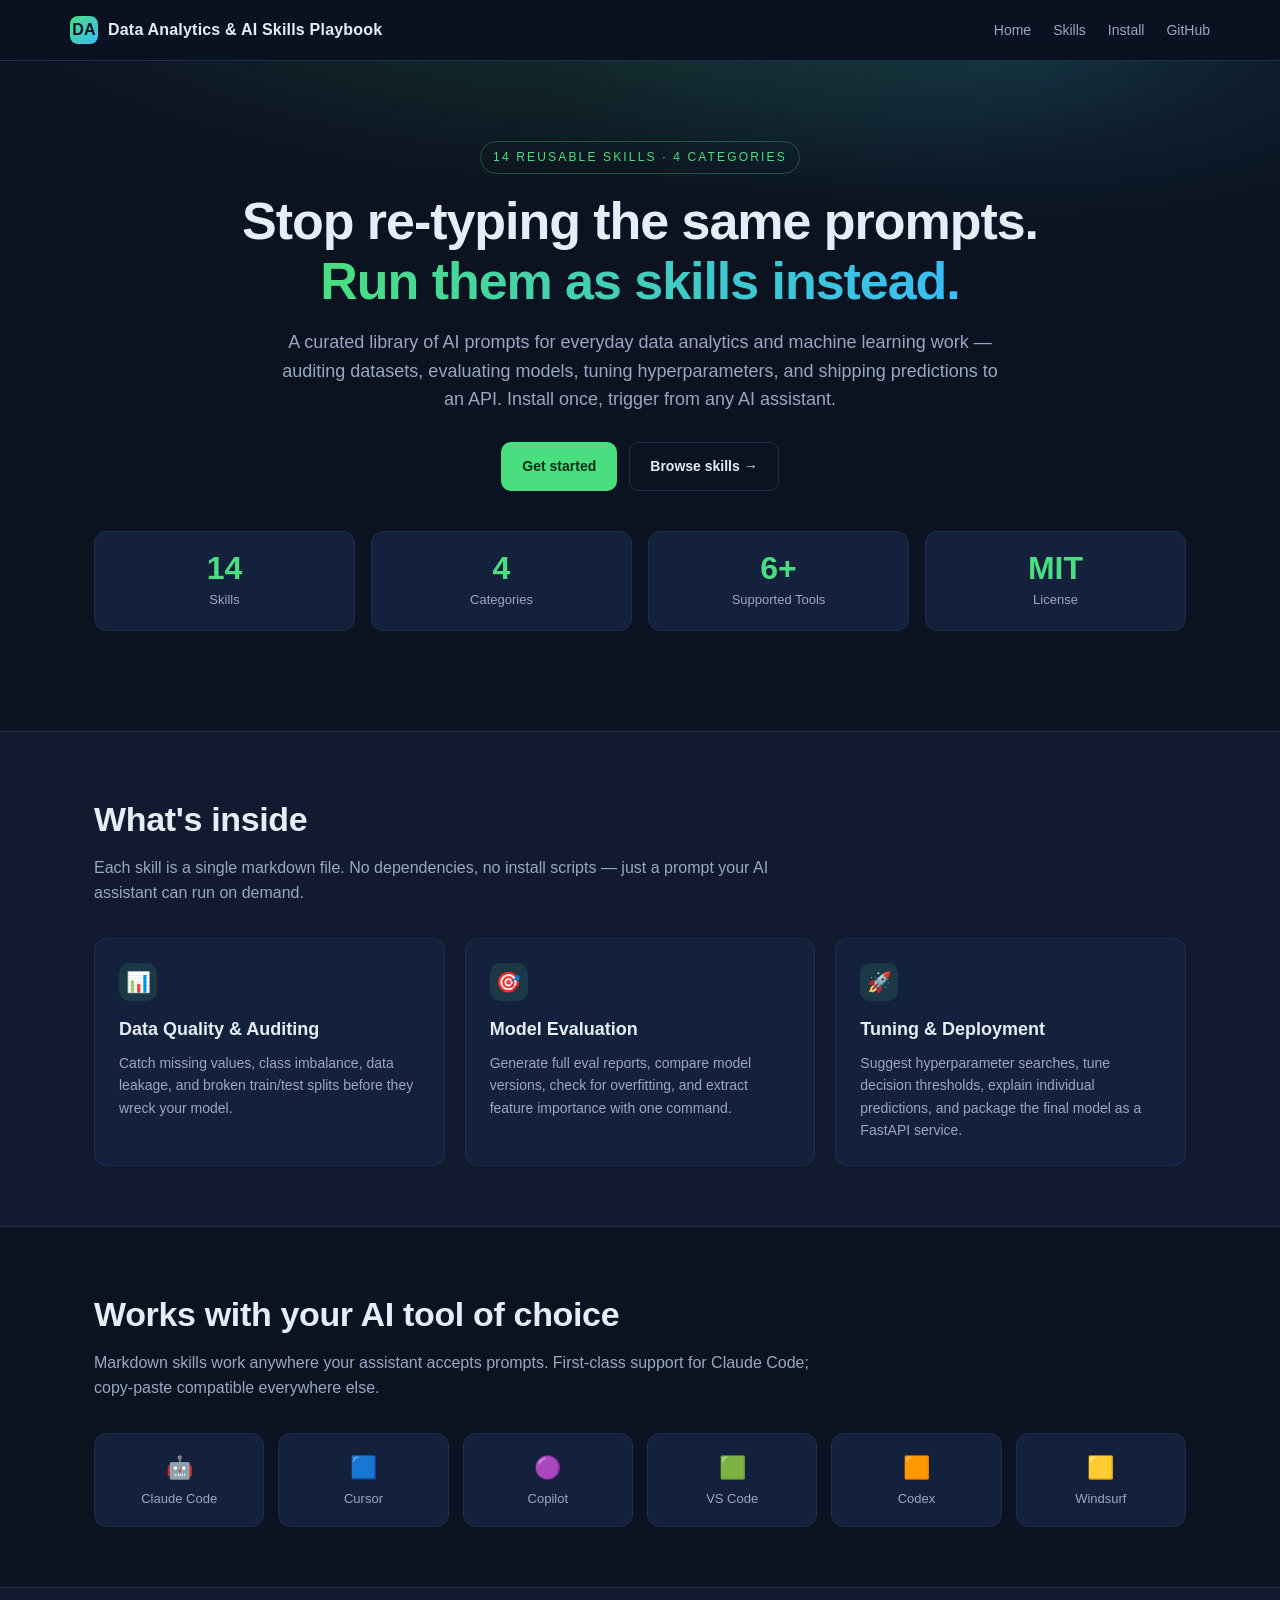
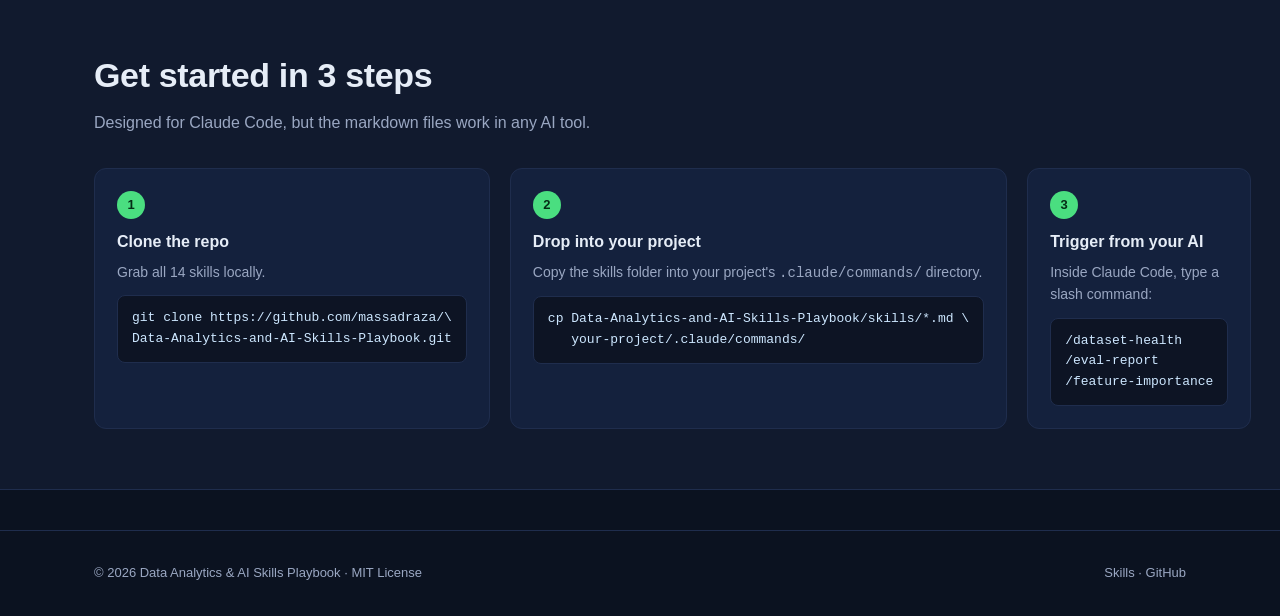
==== index.html @ b908f193 "Initial commit: Data Analytics & AI Skills Playbook 14 reusable AI prompts grouped into 4 categories" ====
<!doctype html>
<html lang="en">
<head>
  <meta charset="utf-8" />
  <meta name="viewport" content="width=device-width, initial-scale=1" />
  <title>Data Analytics & AI Skills Playbook</title>
  <meta name="description" content="A reusable library of AI prompts for data analytics and machine learning workflows. Works across Claude Code, Cursor, Copilot, and more." />
  <link rel="stylesheet" href="assets/styles.css" />
</head>
<body>

<header class="site">
  <div class="container nav">
    <a class="brand" href="index.html">
      <span class="logo">DA</span>
      <span>Data Analytics &amp; AI Skills Playbook</span>
    </a>
    <nav class="nav-links">
      <a href="index.html">Home</a>
      <a href="skills.html">Skills</a>
      <a href="#install">Install</a>
      <a href="https://github.com/massadraza/Data-Analytics-and-AI-Skills-Playbook" target="_blank" rel="noopener">GitHub</a>
    </nav>
  </div>
</header>

<section class="hero">
  <div class="container">
    <span class="eyebrow">14 reusable skills · 4 categories</span>
    <h1>Stop re-typing the same prompts.<br/><span class="grad">Run them as skills instead.</span></h1>
    <p class="lead">
      A curated library of AI prompts for everyday data analytics and machine
      learning work — auditing datasets, evaluating models, tuning hyperparameters,
      and shipping predictions to an API. Install once, trigger from any AI assistant.
    </p>
    <div class="cta-row">
      <a class="btn btn-primary" href="#install">Get started</a>
      <a class="btn btn-secondary" href="skills.html">Browse skills →</a>
    </div>

    <div class="stats">
      <div class="stat"><div class="num">14</div><div class="label">Skills</div></div>
      <div class="stat"><div class="num">4</div><div class="label">Categories</div></div>
      <div class="stat"><div class="num">6+</div><div class="label">Supported Tools</div></div>
      <div class="stat"><div class="num">MIT</div><div class="label">License</div></div>
    </div>
  </div>
</section>

<section class="alt">
  <div class="container">
    <h2>What's inside</h2>
    <p class="section-sub">Each skill is a single markdown file. No dependencies, no install scripts — just a prompt your AI assistant can run on demand.</p>

    <div class="feature-grid">
      <div class="feature">
        <div class="icon">📊</div>
        <h3>Data Quality &amp; Auditing</h3>
        <p>Catch missing values, class imbalance, data leakage, and broken train/test splits before they wreck your model.</p>
      </div>
      <div class="feature">
        <div class="icon">🎯</div>
        <h3>Model Evaluation</h3>
        <p>Generate full eval reports, compare model versions, check for overfitting, and extract feature importance with one command.</p>
      </div>
      <div class="feature">
        <div class="icon">🚀</div>
        <h3>Tuning &amp; Deployment</h3>
        <p>Suggest hyperparameter searches, tune decision thresholds, explain individual predictions, and package the final model as a FastAPI service.</p>
      </div>
    </div>
  </div>
</section>

<section>
  <div class="container">
    <h2>Works with your AI tool of choice</h2>
    <p class="section-sub">Markdown skills work anywhere your assistant accepts prompts. First-class support for Claude Code; copy-paste compatible everywhere else.</p>
    <div class="tools">
      <div class="tool"><span class="glyph">🤖</span>Claude Code</div>
      <div class="tool"><span class="glyph">🟦</span>Cursor</div>
      <div class="tool"><span class="glyph">🟣</span>Copilot</div>
      <div class="tool"><span class="glyph">🟩</span>VS Code</div>
      <div class="tool"><span class="glyph">🟧</span>Codex</div>
      <div class="tool"><span class="glyph">🟨</span>Windsurf</div>
    </div>
  </div>
</section>

<section class="alt" id="install">
  <div class="container">
    <h2>Get started in 3 steps</h2>
    <p class="section-sub">Designed for Claude Code, but the markdown files work in any AI tool.</p>

    <div class="steps">
      <div class="step">
        <div class="num">1</div>
        <h3>Clone the repo</h3>
        <p>Grab all 14 skills locally.</p>
<pre class="code">git clone https://github.com/massadraza/\
Data-Analytics-and-AI-Skills-Playbook.git</pre>
      </div>
      <div class="step">
        <div class="num">2</div>
        <h3>Drop into your project</h3>
        <p>Copy the skills folder into your project's <code>.claude/commands/</code> directory.</p>
<pre class="code">cp Data-Analytics-and-AI-Skills-Playbook/skills/*.md \
   your-project/.claude/commands/</pre>
      </div>
      <div class="step">
        <div class="num">3</div>
        <h3>Trigger from your AI</h3>
        <p>Inside Claude Code, type a slash command:</p>
<pre class="code">/dataset-health
/eval-report
/feature-importance</pre>
      </div>
    </div>
  </div>
</section>

<footer class="site">
  <div class="container row">
    <div>© 2026 Data Analytics &amp; AI Skills Playbook · MIT License</div>
    <div>
      <a href="skills.html">Skills</a> ·
      <a href="https://github.com/massadraza/Data-Analytics-and-AI-Skills-Playbook" target="_blank" rel="noopener">GitHub</a>
    </div>
  </div>
</footer>

</body>
</html>
---- assets/styles.css ----
:root {
  --bg: #0b1220;
  --bg-elev: #111a2e;
  --bg-card: #14213d;
  --border: #1f2d4d;
  --text: #e6edf7;
  --text-dim: #9aa7c2;
  --accent: #4ade80;
  --accent-2: #38bdf8;
  --accent-3: #f59e0b;
  --code-bg: #0d1424;
  --radius: 12px;
  --maxw: 1140px;
  --font: -apple-system, BlinkMacSystemFont, "Segoe UI", Roboto, Helvetica, Arial, sans-serif;
  --mono: "SF Mono", Menlo, Monaco, Consolas, "Liberation Mono", monospace;
}

* { box-sizing: border-box; }

html, body {
  margin: 0;
  padding: 0;
  background: var(--bg);
  color: var(--text);
  font-family: var(--font);
  line-height: 1.6;
  -webkit-font-smoothing: antialiased;
}

a { color: var(--accent-2); text-decoration: none; }
a:hover { text-decoration: underline; }

.container {
  max-width: var(--maxw);
  margin: 0 auto;
  padding: 0 24px;
}

/* ---------- Header ---------- */
header.site {
  position: sticky;
  top: 0;
  z-index: 10;
  background: rgba(11, 18, 32, 0.85);
  backdrop-filter: saturate(140%) blur(10px);
  border-bottom: 1px solid var(--border);
}
.nav {
  display: flex;
  align-items: center;
  justify-content: space-between;
  padding: 16px 0;
}
.brand {
  display: flex;
  align-items: center;
  gap: 10px;
  font-weight: 700;
  color: var(--text);
  letter-spacing: 0.2px;
}
.brand .logo {
  width: 28px; height: 28px;
  border-radius: 8px;
  background: linear-gradient(135deg, var(--accent), var(--accent-2));
  display: inline-flex; align-items: center; justify-content: center;
  color: #0b1220; font-weight: 800;
}
.nav-links { display: flex; gap: 22px; }
.nav-links a {
  color: var(--text-dim);
  font-size: 14px;
  font-weight: 500;
}
.nav-links a:hover { color: var(--text); text-decoration: none; }

/* ---------- Hero ---------- */
.hero {
  padding: 80px 0 60px;
  text-align: center;
  background:
    radial-gradient(1200px 400px at 50% -100px, rgba(74, 222, 128, 0.18), transparent 60%),
    radial-gradient(800px 300px at 80% 0%, rgba(56, 189, 248, 0.12), transparent 60%);
}
.eyebrow {
  display: inline-block;
  font-size: 12px;
  letter-spacing: 0.18em;
  text-transform: uppercase;
  color: var(--accent);
  padding: 6px 12px;
  border: 1px solid rgba(74, 222, 128, 0.3);
  border-radius: 999px;
  margin-bottom: 18px;
}
.hero h1 {
  font-size: clamp(32px, 5vw, 52px);
  line-height: 1.15;
  margin: 0 0 16px;
  letter-spacing: -0.02em;
}
.hero h1 .grad {
  background: linear-gradient(90deg, var(--accent), var(--accent-2));
  -webkit-background-clip: text;
  background-clip: text;
  color: transparent;
}
.hero p.lead {
  max-width: 720px;
  margin: 0 auto 28px;
  font-size: 18px;
  color: var(--text-dim);
}
.cta-row {
  display: flex;
  gap: 12px;
  justify-content: center;
  flex-wrap: wrap;
}
.btn {
  display: inline-flex;
  align-items: center;
  gap: 8px;
  padding: 12px 20px;
  border-radius: 10px;
  font-weight: 600;
  font-size: 14px;
  border: 1px solid transparent;
  transition: transform .08s ease, background .2s ease, border-color .2s ease;
}
.btn-primary {
  background: var(--accent);
  color: #052e16;
}
.btn-primary:hover { background: #22c55e; text-decoration: none; transform: translateY(-1px); }
.btn-secondary {
  background: transparent;
  color: var(--text);
  border-color: var(--border);
}
.btn-secondary:hover { border-color: var(--accent-2); text-decoration: none; }

/* ---------- Stats ---------- */
.stats {
  display: grid;
  grid-template-columns: repeat(4, 1fr);
  gap: 16px;
  margin: 40px 0;
}
.stat {
  background: var(--bg-card);
  border: 1px solid var(--border);
  border-radius: var(--radius);
  padding: 20px;
  text-align: center;
}
.stat .num {
  font-size: 32px;
  font-weight: 700;
  color: var(--accent);
  line-height: 1;
}
.stat .label {
  font-size: 13px;
  color: var(--text-dim);
  margin-top: 6px;
}
@media (max-width: 720px) {
  .stats { grid-template-columns: repeat(2, 1fr); }
}

/* ---------- Sections ---------- */
section { padding: 60px 0; }
section.alt { background: var(--bg-elev); border-block: 1px solid var(--border); }
h2 {
  font-size: clamp(24px, 3.2vw, 34px);
  margin: 0 0 8px;
  letter-spacing: -0.01em;
}
.section-sub {
  color: var(--text-dim);
  margin: 0 0 32px;
  max-width: 720px;
}

/* ---------- Feature cards ---------- */
.feature-grid {
  display: grid;
  grid-template-columns: repeat(3, 1fr);
  gap: 20px;
}
.feature {
  background: var(--bg-card);
  border: 1px solid var(--border);
  border-radius: var(--radius);
  padding: 24px;
}
.feature .icon {
  width: 38px; height: 38px;
  border-radius: 10px;
  background: rgba(74, 222, 128, 0.12);
  color: var(--accent);
  display: inline-flex; align-items: center; justify-content: center;
  font-size: 20px;
  margin-bottom: 14px;
}
.feature h3 { margin: 0 0 8px; font-size: 18px; }
.feature p { margin: 0; color: var(--text-dim); font-size: 14px; }
@media (max-width: 900px) {
  .feature-grid { grid-template-columns: 1fr; }
}

/* ---------- Tool support strip ---------- */
.tools {
  display: grid;
  grid-template-columns: repeat(6, 1fr);
  gap: 14px;
}
.tool {
  background: var(--bg-card);
  border: 1px solid var(--border);
  border-radius: var(--radius);
  padding: 16px;
  text-align: center;
  font-size: 13px;
  color: var(--text-dim);
  font-weight: 500;
}
.tool .glyph { font-size: 22px; display: block; margin-bottom: 4px; }
@media (max-width: 900px) { .tools { grid-template-columns: repeat(3, 1fr); } }
@media (max-width: 480px) { .tools { grid-template-columns: repeat(2, 1fr); } }

/* ---------- Steps ---------- */
.steps { display: grid; grid-template-columns: repeat(3, 1fr); gap: 20px; }
.step {
  background: var(--bg-card);
  border: 1px solid var(--border);
  border-radius: var(--radius);
  padding: 22px;
}
.step .num {
  display: inline-flex;
  align-items: center; justify-content: center;
  width: 28px; height: 28px;
  border-radius: 50%;
  background: var(--accent);
  color: #052e16;
  font-weight: 700;
  font-size: 13px;
  margin-bottom: 10px;
}
.step h3 { margin: 0 0 6px; font-size: 16px; }
.step p { margin: 0 0 12px; color: var(--text-dim); font-size: 14px; }
pre.code {
  background: var(--code-bg);
  border: 1px solid var(--border);
  border-radius: 8px;
  padding: 12px 14px;
  overflow-x: auto;
  font-family: var(--mono);
  font-size: 13px;
  color: #cde7ff;
  margin: 0;
}
@media (max-width: 900px) { .steps { grid-template-columns: 1fr; } }

/* ---------- Skills page ---------- */
.category {
  margin-bottom: 44px;
}
.category h2 { margin-bottom: 6px; }
.category .cat-sub { color: var(--text-dim); margin: 0 0 20px; font-size: 14px; }

.skill-grid {
  display: grid;
  grid-template-columns: repeat(2, 1fr);
  gap: 16px;
}
.skill {
  background: var(--bg-card);
  border: 1px solid var(--border);
  border-radius: var(--radius);
  padding: 20px;
  display: flex;
  flex-direction: column;
  transition: transform .08s ease, border-color .2s ease;
}
.skill:hover { transform: translateY(-2px); border-color: var(--accent); }
.skill-head {
  display: flex;
  align-items: center;
  justify-content: space-between;
  margin-bottom: 8px;
}
.skill .name {
  font-family: var(--mono);
  font-size: 14px;
  color: var(--accent);
  font-weight: 600;
}
.skill .pill {
  font-size: 11px;
  color: var(--text-dim);
  border: 1px solid var(--border);
  border-radius: 999px;
  padding: 2px 8px;
  text-transform: uppercase;
  letter-spacing: 0.08em;
}
.skill h3 { margin: 0 0 6px; font-size: 16px; }
.skill p { margin: 0 0 14px; color: var(--text-dim); font-size: 14px; flex-grow: 1; }
.skill a.view {
  align-self: flex-start;
  font-size: 13px;
  color: var(--accent-2);
  font-weight: 600;
}
@media (max-width: 720px) { .skill-grid { grid-template-columns: 1fr; } }

/* ---------- Footer ---------- */
footer.site {
  border-top: 1px solid var(--border);
  padding: 32px 0;
  margin-top: 40px;
  color: var(--text-dim);
  font-size: 13px;
}
footer .row {
  display: flex;
  justify-content: space-between;
  flex-wrap: wrap;
  gap: 12px;
}
footer a { color: var(--text-dim); }
footer a:hover { color: var(--text); }
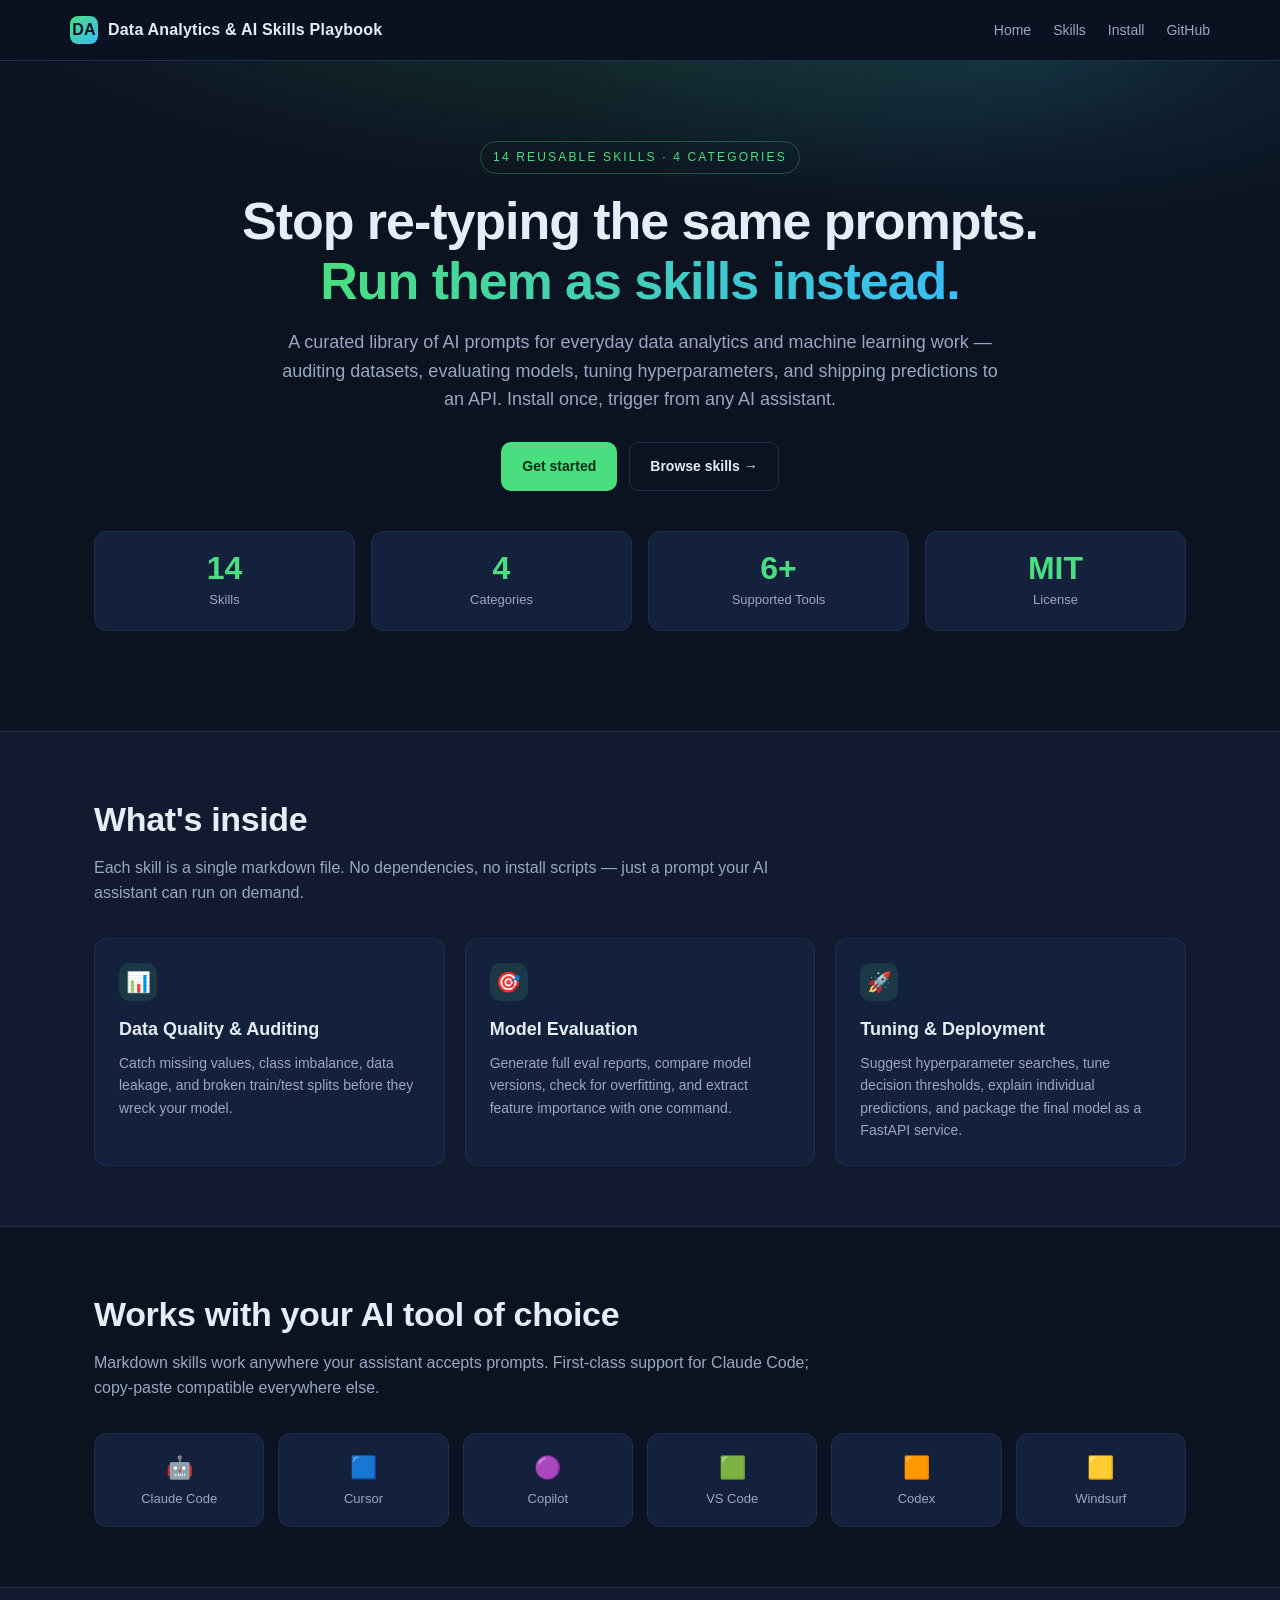
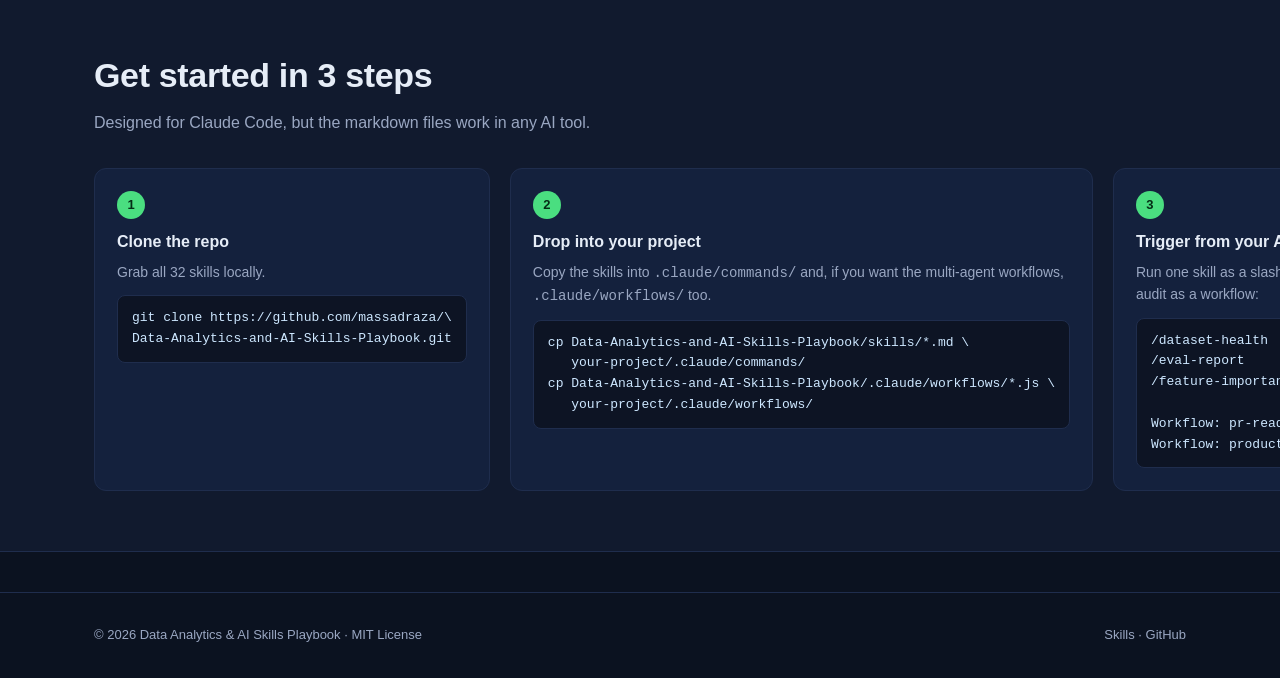
==== commit 133e0563: "Updates for skills, workflows, and other fixes" ====
--- a/index.html
+++ b/index.html
@@ -96,24 +96,29 @@
       <div class="step">
         <div class="num">1</div>
         <h3>Clone the repo</h3>
-        <p>Grab all 14 skills locally.</p>
+        <p>Grab all 32 skills locally.</p>
 <pre class="code">git clone https://github.com/massadraza/\
 Data-Analytics-and-AI-Skills-Playbook.git</pre>
       </div>
       <div class="step">
         <div class="num">2</div>
         <h3>Drop into your project</h3>
-        <p>Copy the skills folder into your project's <code>.claude/commands/</code> directory.</p>
+        <p>Copy the skills into <code>.claude/commands/</code> and, if you want the multi-agent workflows, <code>.claude/workflows/</code> too.</p>
 <pre class="code">cp Data-Analytics-and-AI-Skills-Playbook/skills/*.md \
-   your-project/.claude/commands/</pre>
+   your-project/.claude/commands/
+cp Data-Analytics-and-AI-Skills-Playbook/.claude/workflows/*.js \
+   your-project/.claude/workflows/</pre>
       </div>
       <div class="step">
         <div class="num">3</div>
         <h3>Trigger from your AI</h3>
-        <p>Inside Claude Code, type a slash command:</p>
+        <p>Run one skill as a slash command, or a whole audit as a workflow:</p>
 <pre class="code">/dataset-health
 /eval-report
-/feature-importance</pre>
+/feature-importance
+
+Workflow: pr-readiness-check
+Workflow: production-readiness-audit</pre>
       </div>
     </div>
   </div>
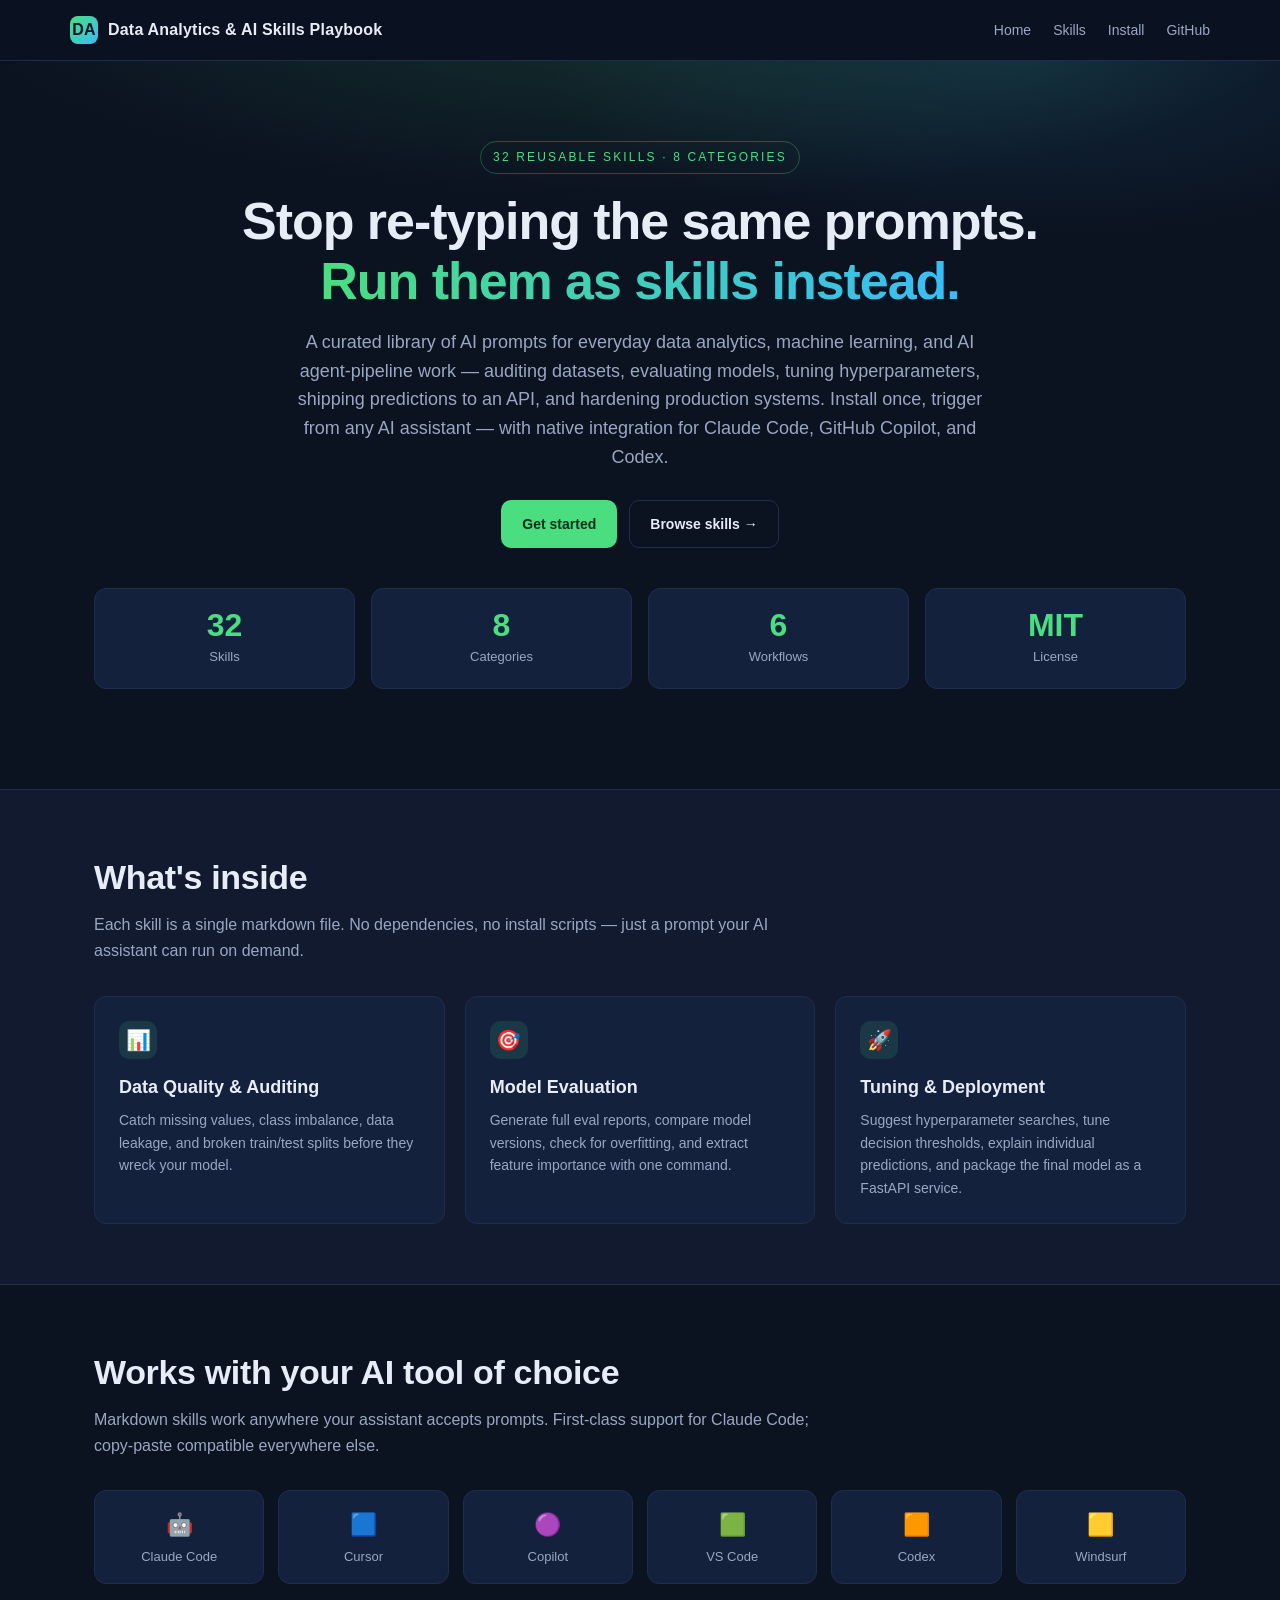
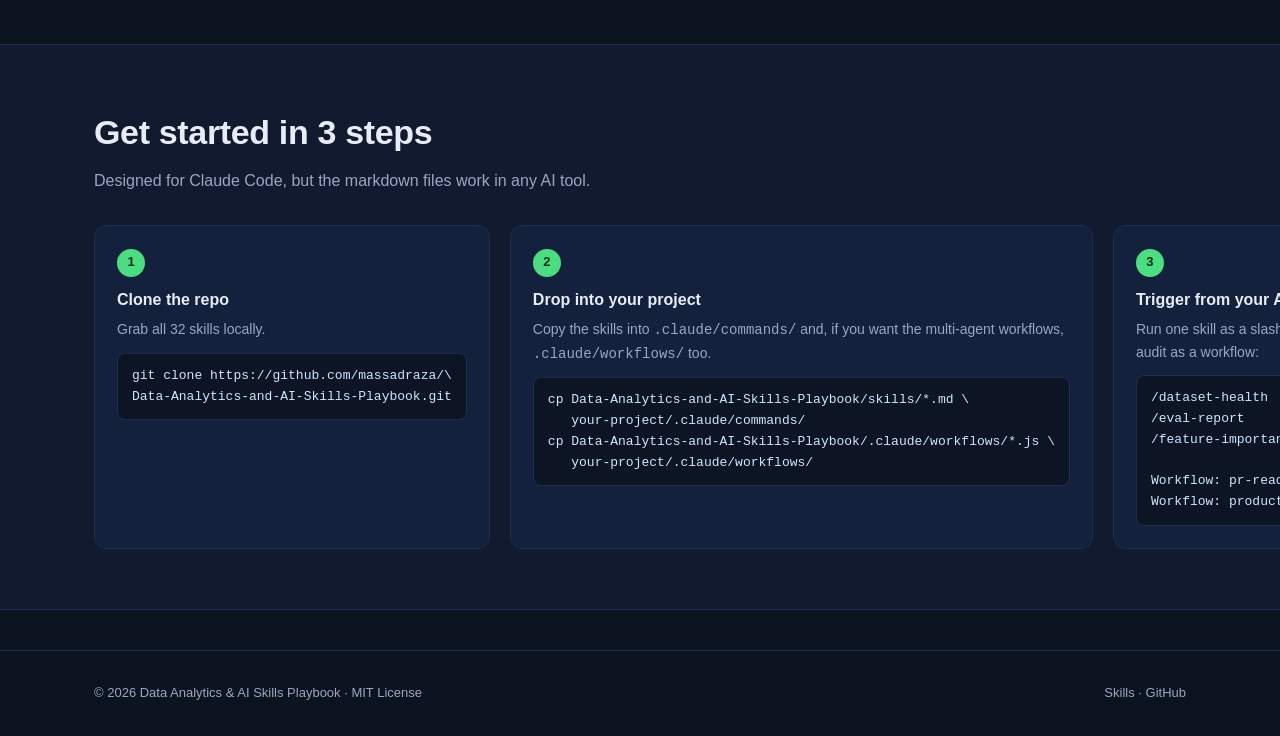
==== commit c4d8e513: "Fix stale skill/category counts on landing page hero and skill catalog header The hero stats and eye" ====
--- a/index.html
+++ b/index.html
@@ -26,12 +26,14 @@
 
 <section class="hero">
   <div class="container">
-    <span class="eyebrow">14 reusable skills · 4 categories</span>
+    <span class="eyebrow">32 reusable skills · 8 categories</span>
     <h1>Stop re-typing the same prompts.<br/><span class="grad">Run them as skills instead.</span></h1>
     <p class="lead">
-      A curated library of AI prompts for everyday data analytics and machine
-      learning work — auditing datasets, evaluating models, tuning hyperparameters,
-      and shipping predictions to an API. Install once, trigger from any AI assistant.
+      A curated library of AI prompts for everyday data analytics, machine
+      learning, and AI agent-pipeline work — auditing datasets, evaluating models,
+      tuning hyperparameters, shipping predictions to an API, and hardening
+      production systems. Install once, trigger from any AI assistant — with
+      native integration for Claude Code, GitHub Copilot, and Codex.
     </p>
     <div class="cta-row">
       <a class="btn btn-primary" href="#install">Get started</a>
@@ -39,9 +41,9 @@
     </div>
 
     <div class="stats">
-      <div class="stat"><div class="num">14</div><div class="label">Skills</div></div>
-      <div class="stat"><div class="num">4</div><div class="label">Categories</div></div>
-      <div class="stat"><div class="num">6+</div><div class="label">Supported Tools</div></div>
+      <div class="stat"><div class="num">32</div><div class="label">Skills</div></div>
+      <div class="stat"><div class="num">8</div><div class="label">Categories</div></div>
+      <div class="stat"><div class="num">6</div><div class="label">Workflows</div></div>
       <div class="stat"><div class="num">MIT</div><div class="label">License</div></div>
     </div>
   </div>
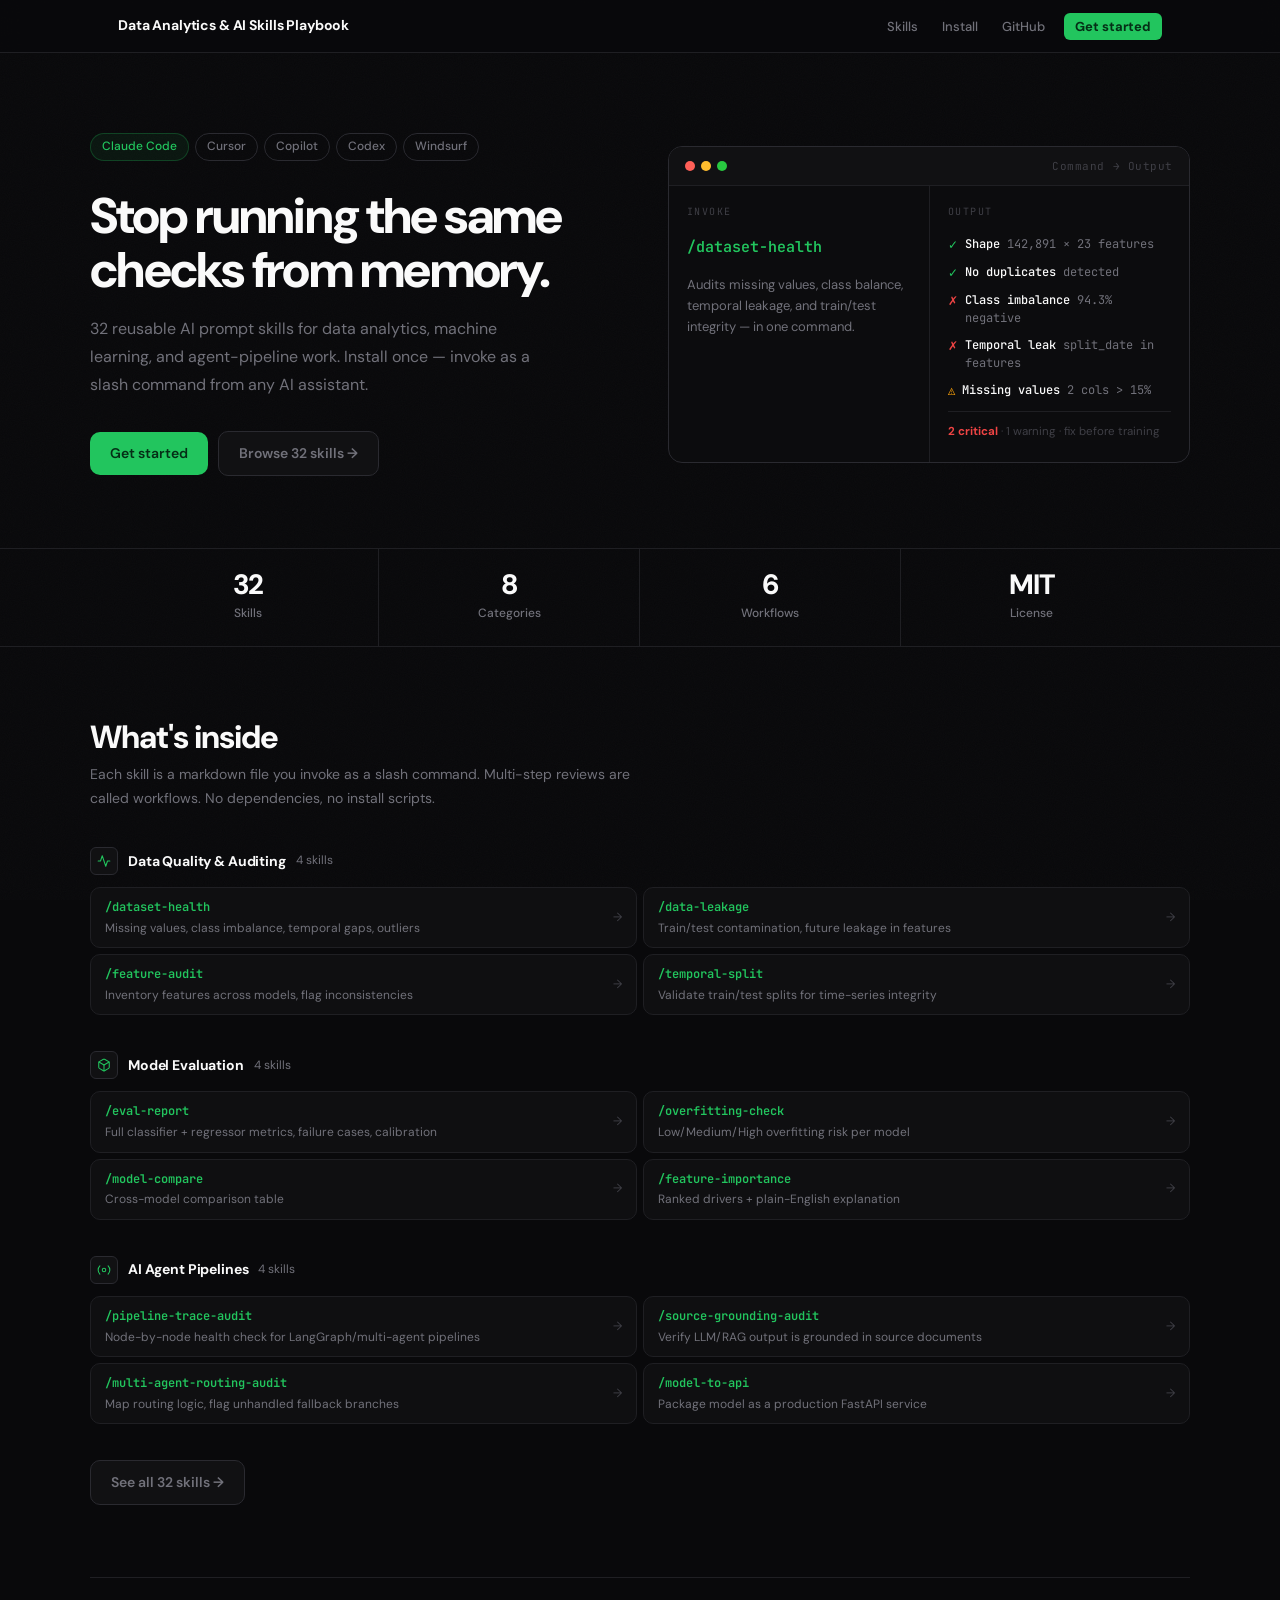
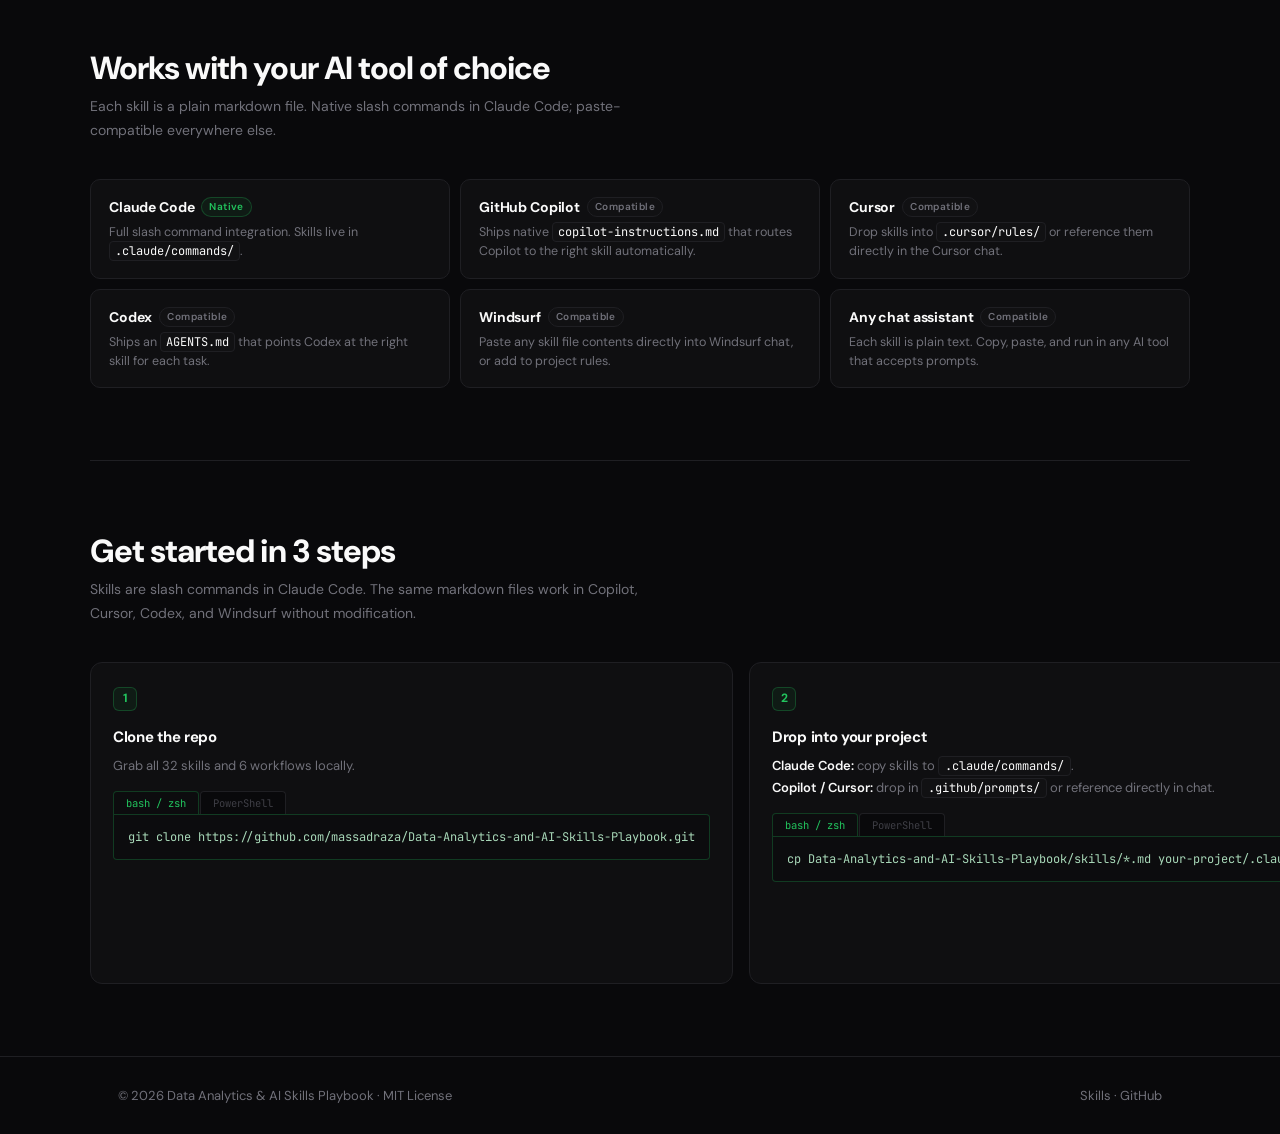
==== commit 2a578e7a: "Redesign landing and skills pages (Direction C — Dark Signal)" ====
--- a/index.html
+++ b/index.html
@@ -3,128 +3,364 @@
 <head>
   <meta charset="utf-8" />
   <meta name="viewport" content="width=device-width, initial-scale=1" />
-  <title>Data Analytics & AI Skills Playbook</title>
-  <meta name="description" content="A reusable library of AI prompts for data analytics and machine learning workflows. Works across Claude Code, Cursor, Copilot, and more." />
+  <title>Data Analytics &amp; AI Skills Playbook</title>
+  <meta name="description" content="32 reusable AI prompt skills for data analytics, machine learning, and agent-pipeline work. One command replaces hours of manual review. Works in Claude Code, Copilot, Cursor, Codex, and more." />
+  <meta property="og:title" content="Data Analytics &amp; AI Skills Playbook" />
+  <meta property="og:description" content="32 AI prompt skills for data analytics, ML, and agent pipelines. Install once, invoke from any AI assistant." />
+  <meta property="og:type" content="website" />
+  <meta property="og:url" content="https://massadraza.github.io/Data-Analytics-and-AI-Skills-Playbook/" />
+  <meta name="twitter:card" content="summary_large_image" />
+  <link rel="preconnect" href="https://fonts.googleapis.com" />
+  <link rel="preconnect" href="https://fonts.gstatic.com" crossorigin />
   <link rel="stylesheet" href="assets/styles.css" />
 </head>
 <body>
 
+<a href="#main" class="skip-link">Skip to main content</a>
+
 <header class="site">
   <div class="container nav">
-    <a class="brand" href="index.html">
-      <span class="logo">DA</span>
-      <span>Data Analytics &amp; AI Skills Playbook</span>
-    </a>
-    <nav class="nav-links">
-      <a href="index.html">Home</a>
-      <a href="skills.html">Skills</a>
-      <a href="#install">Install</a>
-      <a href="https://github.com/massadraza/Data-Analytics-and-AI-Skills-Playbook" target="_blank" rel="noopener">GitHub</a>
+    <a class="brand" href="index.html">Data Analytics &amp; AI Skills Playbook</a>
+    <nav aria-label="Site navigation">
+      <ul class="nav-links">
+        <li><a href="skills.html">Skills</a></li>
+        <li><a href="#install">Install</a></li>
+        <li><a href="https://github.com/massadraza/Data-Analytics-and-AI-Skills-Playbook" target="_blank" rel="noopener">GitHub</a></li>
+        <li><a href="#install" class="nav-cta">Get started</a></li>
+      </ul>
     </nav>
   </div>
 </header>
 
-<section class="hero">
-  <div class="container">
-    <span class="eyebrow">32 reusable skills · 8 categories</span>
-    <h1>Stop re-typing the same prompts.<br/><span class="grad">Run them as skills instead.</span></h1>
-    <p class="lead">
-      A curated library of AI prompts for everyday data analytics, machine
-      learning, and AI agent-pipeline work — auditing datasets, evaluating models,
-      tuning hyperparameters, shipping predictions to an API, and hardening
-      production systems. Install once, trigger from any AI assistant — with
-      native integration for Claude Code, GitHub Copilot, and Codex.
+<main id="main">
+
+<!-- ── Hero ── -->
+<section class="hero container" aria-label="Introduction">
+  <div class="hero-left">
+    <div class="tool-strip" aria-label="Compatible tools">
+      <span class="tool-pill primary">Claude Code</span>
+      <span class="tool-pill">Cursor</span>
+      <span class="tool-pill">Copilot</span>
+      <span class="tool-pill">Codex</span>
+      <span class="tool-pill">Windsurf</span>
+    </div>
+    <h1>Stop running the same checks from memory.</h1>
+    <p class="hero-lead">
+      32 reusable AI prompt skills for data analytics, machine learning,
+      and agent-pipeline work. Install once — invoke as a slash command
+      from any AI assistant.
     </p>
     <div class="cta-row">
       <a class="btn btn-primary" href="#install">Get started</a>
-      <a class="btn btn-secondary" href="skills.html">Browse skills →</a>
-    </div>
-
-    <div class="stats">
-      <div class="stat"><div class="num">32</div><div class="label">Skills</div></div>
-      <div class="stat"><div class="num">8</div><div class="label">Categories</div></div>
-      <div class="stat"><div class="num">6</div><div class="label">Workflows</div></div>
-      <div class="stat"><div class="num">MIT</div><div class="label">License</div></div>
+      <a class="btn btn-secondary" href="skills.html">Browse 32 skills →</a>
+    </div>
+  </div>
+
+  <div class="hero-right" aria-hidden="true">
+    <div class="split-pane">
+      <div class="pane-bar">
+        <div class="pane-dots">
+          <span class="pane-dot r"></span>
+          <span class="pane-dot y"></span>
+          <span class="pane-dot g"></span>
+        </div>
+        <span class="pane-title">Command → Output</span>
+      </div>
+      <div class="pane-body">
+        <div class="pane-in">
+          <p class="pane-label">Invoke</p>
+          <p class="pane-cmd">/dataset-health</p>
+          <p class="pane-desc">Audits missing values, class balance, temporal leakage, and train/test integrity — in one command.</p>
+        </div>
+        <div class="pane-out">
+          <p class="pane-label">Output</p>
+          <div class="result-row">
+            <i class="result-icon ok" aria-hidden="true">✓</i>
+            <span class="result-text"><strong>Shape</strong> 142,891 × 23 features</span>
+          </div>
+          <div class="result-row">
+            <i class="result-icon ok" aria-hidden="true">✓</i>
+            <span class="result-text"><strong>No duplicates</strong> detected</span>
+          </div>
+          <div class="result-row">
+            <i class="result-icon fail" aria-hidden="true">✗</i>
+            <span class="result-text"><strong>Class imbalance</strong> 94.3% negative</span>
+          </div>
+          <div class="result-row">
+            <i class="result-icon fail" aria-hidden="true">✗</i>
+            <span class="result-text"><strong>Temporal leak</strong> split_date in features</span>
+          </div>
+          <div class="result-row">
+            <i class="result-icon warn" aria-hidden="true">⚠</i>
+            <span class="result-text"><strong>Missing values</strong> 2 cols &gt; 15%</span>
+          </div>
+          <hr class="result-hr" />
+          <p class="result-summary"><b>2 critical</b> · 1 warning · fix before training</p>
+        </div>
+      </div>
     </div>
   </div>
 </section>
 
-<section class="alt">
-  <div class="container">
-    <h2>What's inside</h2>
-    <p class="section-sub">Each skill is a single markdown file. No dependencies, no install scripts — just a prompt your AI assistant can run on demand.</p>
-
-    <div class="feature-grid">
-      <div class="feature">
-        <div class="icon">📊</div>
-        <h3>Data Quality &amp; Auditing</h3>
-        <p>Catch missing values, class imbalance, data leakage, and broken train/test splits before they wreck your model.</p>
-      </div>
-      <div class="feature">
-        <div class="icon">🎯</div>
-        <h3>Model Evaluation</h3>
-        <p>Generate full eval reports, compare model versions, check for overfitting, and extract feature importance with one command.</p>
-      </div>
-      <div class="feature">
-        <div class="icon">🚀</div>
-        <h3>Tuning &amp; Deployment</h3>
-        <p>Suggest hyperparameter searches, tune decision thresholds, explain individual predictions, and package the final model as a FastAPI service.</p>
-      </div>
-    </div>
+<!-- ── Stats ── -->
+<div class="stats-strip" aria-label="Library statistics">
+  <div class="container stats-inner">
+    <div class="stat-cell">
+      <div class="stat-num">32</div>
+      <div class="stat-lbl">Skills</div>
+    </div>
+    <div class="stat-cell">
+      <div class="stat-num">8</div>
+      <div class="stat-lbl">Categories</div>
+    </div>
+    <div class="stat-cell">
+      <div class="stat-num">6</div>
+      <div class="stat-lbl">Workflows</div>
+    </div>
+    <div class="stat-cell">
+      <div class="stat-num">MIT</div>
+      <div class="stat-lbl">License</div>
+    </div>
+  </div>
+</div>
+
+<!-- ── What's inside ── -->
+<section class="section container" aria-labelledby="inside-heading">
+  <h2 id="inside-heading">What's inside</h2>
+  <p class="section-sub">
+    Each skill is a markdown file you invoke as a slash command. Multi-step
+    reviews are called workflows. No dependencies, no install scripts.
+  </p>
+
+  <div class="cat-group">
+    <div class="cat-header">
+      <span class="cat-icon" aria-hidden="true">
+        <svg viewBox="0 0 24 24"><polyline points="22 12 18 12 15 21 9 3 6 12 2 12"/></svg>
+      </span>
+      <span class="cat-name">Data Quality &amp; Auditing</span>
+      <span class="cat-count">4 skills</span>
+    </div>
+    <div class="skill-rows">
+      <a href="skills.html" class="skill-row">
+        <div class="skill-row-left">
+          <div class="skill-cmd">/dataset-health</div>
+          <div class="skill-desc">Missing values, class imbalance, temporal gaps, outliers</div>
+        </div>
+        <span class="skill-arrow" aria-hidden="true">→</span>
+      </a>
+      <a href="skills.html" class="skill-row">
+        <div class="skill-row-left">
+          <div class="skill-cmd">/data-leakage</div>
+          <div class="skill-desc">Train/test contamination, future leakage in features</div>
+        </div>
+        <span class="skill-arrow" aria-hidden="true">→</span>
+      </a>
+      <a href="skills.html" class="skill-row">
+        <div class="skill-row-left">
+          <div class="skill-cmd">/feature-audit</div>
+          <div class="skill-desc">Inventory features across models, flag inconsistencies</div>
+        </div>
+        <span class="skill-arrow" aria-hidden="true">→</span>
+      </a>
+      <a href="skills.html" class="skill-row">
+        <div class="skill-row-left">
+          <div class="skill-cmd">/temporal-split</div>
+          <div class="skill-desc">Validate train/test splits for time-series integrity</div>
+        </div>
+        <span class="skill-arrow" aria-hidden="true">→</span>
+      </a>
+    </div>
+  </div>
+
+  <div class="cat-group">
+    <div class="cat-header">
+      <span class="cat-icon" aria-hidden="true">
+        <svg viewBox="0 0 24 24"><path d="M21 16V8a2 2 0 0 0-1-1.73l-7-4a2 2 0 0 0-2 0l-7 4A2 2 0 0 0 3 8v8a2 2 0 0 0 1 1.73l7 4a2 2 0 0 0 2 0l7-4A2 2 0 0 0 21 16z"/><polyline points="3.27 6.96 12 12.01 20.73 6.96"/><line x1="12" y1="22.08" x2="12" y2="12"/></svg>
+      </span>
+      <span class="cat-name">Model Evaluation</span>
+      <span class="cat-count">4 skills</span>
+    </div>
+    <div class="skill-rows">
+      <a href="skills.html" class="skill-row">
+        <div class="skill-row-left">
+          <div class="skill-cmd">/eval-report</div>
+          <div class="skill-desc">Full classifier + regressor metrics, failure cases, calibration</div>
+        </div>
+        <span class="skill-arrow" aria-hidden="true">→</span>
+      </a>
+      <a href="skills.html" class="skill-row">
+        <div class="skill-row-left">
+          <div class="skill-cmd">/overfitting-check</div>
+          <div class="skill-desc">Low/Medium/High overfitting risk per model</div>
+        </div>
+        <span class="skill-arrow" aria-hidden="true">→</span>
+      </a>
+      <a href="skills.html" class="skill-row">
+        <div class="skill-row-left">
+          <div class="skill-cmd">/model-compare</div>
+          <div class="skill-desc">Cross-model comparison table</div>
+        </div>
+        <span class="skill-arrow" aria-hidden="true">→</span>
+      </a>
+      <a href="skills.html" class="skill-row">
+        <div class="skill-row-left">
+          <div class="skill-cmd">/feature-importance</div>
+          <div class="skill-desc">Ranked drivers + plain-English explanation</div>
+        </div>
+        <span class="skill-arrow" aria-hidden="true">→</span>
+      </a>
+    </div>
+  </div>
+
+  <div class="cat-group">
+    <div class="cat-header">
+      <span class="cat-icon" aria-hidden="true">
+        <svg viewBox="0 0 24 24"><circle cx="12" cy="12" r="3"/><path d="M19.07 4.93a10 10 0 0 1 0 14.14"/><path d="M4.93 4.93a10 10 0 0 0 0 14.14"/></svg>
+      </span>
+      <span class="cat-name">AI Agent Pipelines</span>
+      <span class="cat-count">4 skills</span>
+    </div>
+    <div class="skill-rows">
+      <a href="skills.html" class="skill-row">
+        <div class="skill-row-left">
+          <div class="skill-cmd">/pipeline-trace-audit</div>
+          <div class="skill-desc">Node-by-node health check for LangGraph/multi-agent pipelines</div>
+        </div>
+        <span class="skill-arrow" aria-hidden="true">→</span>
+      </a>
+      <a href="skills.html" class="skill-row">
+        <div class="skill-row-left">
+          <div class="skill-cmd">/source-grounding-audit</div>
+          <div class="skill-desc">Verify LLM/RAG output is grounded in source documents</div>
+        </div>
+        <span class="skill-arrow" aria-hidden="true">→</span>
+      </a>
+      <a href="skills.html" class="skill-row">
+        <div class="skill-row-left">
+          <div class="skill-cmd">/multi-agent-routing-audit</div>
+          <div class="skill-desc">Map routing logic, flag unhandled fallback branches</div>
+        </div>
+        <span class="skill-arrow" aria-hidden="true">→</span>
+      </a>
+      <a href="skills.html" class="skill-row">
+        <div class="skill-row-left">
+          <div class="skill-cmd">/model-to-api</div>
+          <div class="skill-desc">Package model as a production FastAPI service</div>
+        </div>
+        <span class="skill-arrow" aria-hidden="true">→</span>
+      </a>
+    </div>
+  </div>
+
+  <div style="margin-top: 24px;">
+    <a class="btn btn-secondary" href="skills.html">See all 32 skills →</a>
   </div>
 </section>
 
-<section>
-  <div class="container">
-    <h2>Works with your AI tool of choice</h2>
-    <p class="section-sub">Markdown skills work anywhere your assistant accepts prompts. First-class support for Claude Code; copy-paste compatible everywhere else.</p>
-    <div class="tools">
-      <div class="tool"><span class="glyph">🤖</span>Claude Code</div>
-      <div class="tool"><span class="glyph">🟦</span>Cursor</div>
-      <div class="tool"><span class="glyph">🟣</span>Copilot</div>
-      <div class="tool"><span class="glyph">🟩</span>VS Code</div>
-      <div class="tool"><span class="glyph">🟧</span>Codex</div>
-      <div class="tool"><span class="glyph">🟨</span>Windsurf</div>
+<!-- ── Tool compatibility ── -->
+<section class="section container" aria-labelledby="tools-heading" style="border-top: 1px solid var(--border);">
+  <h2 id="tools-heading">Works with your AI tool of choice</h2>
+  <p class="section-sub">
+    Each skill is a plain markdown file. Native slash commands in Claude Code;
+    paste-compatible everywhere else.
+  </p>
+  <div class="tool-grid">
+    <div class="tool-card">
+      <div class="tool-card-name">
+        Claude Code
+        <span class="tool-badge native">Native</span>
+      </div>
+      <p class="tool-card-desc">Full slash command integration. Skills live in <code style="font-family:var(--mono);font-size:12px;color:var(--text);background:var(--bg-2);border:1px solid var(--border);border-radius:4px;padding:1px 5px;">.claude/commands/</code>.</p>
+    </div>
+    <div class="tool-card">
+      <div class="tool-card-name">
+        GitHub Copilot
+        <span class="tool-badge compat">Compatible</span>
+      </div>
+      <p class="tool-card-desc">Ships native <code style="font-family:var(--mono);font-size:12px;color:var(--text);background:var(--bg-2);border:1px solid var(--border);border-radius:4px;padding:1px 5px;">copilot-instructions.md</code> that routes Copilot to the right skill automatically.</p>
+    </div>
+    <div class="tool-card">
+      <div class="tool-card-name">
+        Cursor
+        <span class="tool-badge compat">Compatible</span>
+      </div>
+      <p class="tool-card-desc">Drop skills into <code style="font-family:var(--mono);font-size:12px;color:var(--text);background:var(--bg-2);border:1px solid var(--border);border-radius:4px;padding:1px 5px;">.cursor/rules/</code> or reference them directly in the Cursor chat.</p>
+    </div>
+    <div class="tool-card">
+      <div class="tool-card-name">
+        Codex
+        <span class="tool-badge compat">Compatible</span>
+      </div>
+      <p class="tool-card-desc">Ships an <code style="font-family:var(--mono);font-size:12px;color:var(--text);background:var(--bg-2);border:1px solid var(--border);border-radius:4px;padding:1px 5px;">AGENTS.md</code> that points Codex at the right skill for each task.</p>
+    </div>
+    <div class="tool-card">
+      <div class="tool-card-name">
+        Windsurf
+        <span class="tool-badge compat">Compatible</span>
+      </div>
+      <p class="tool-card-desc">Paste any skill file contents directly into Windsurf chat, or add to project rules.</p>
+    </div>
+    <div class="tool-card">
+      <div class="tool-card-name">
+        Any chat assistant
+        <span class="tool-badge compat">Compatible</span>
+      </div>
+      <p class="tool-card-desc">Each skill is plain text. Copy, paste, and run in any AI tool that accepts prompts.</p>
     </div>
   </div>
 </section>
 
-<section class="alt" id="install">
-  <div class="container">
-    <h2>Get started in 3 steps</h2>
-    <p class="section-sub">Designed for Claude Code, but the markdown files work in any AI tool.</p>
-
-    <div class="steps">
-      <div class="step">
-        <div class="num">1</div>
-        <h3>Clone the repo</h3>
-        <p>Grab all 32 skills locally.</p>
-<pre class="code">git clone https://github.com/massadraza/\
-Data-Analytics-and-AI-Skills-Playbook.git</pre>
-      </div>
-      <div class="step">
-        <div class="num">2</div>
-        <h3>Drop into your project</h3>
-        <p>Copy the skills into <code>.claude/commands/</code> and, if you want the multi-agent workflows, <code>.claude/workflows/</code> too.</p>
-<pre class="code">cp Data-Analytics-and-AI-Skills-Playbook/skills/*.md \
-   your-project/.claude/commands/
-cp Data-Analytics-and-AI-Skills-Playbook/.claude/workflows/*.js \
-   your-project/.claude/workflows/</pre>
-      </div>
-      <div class="step">
-        <div class="num">3</div>
-        <h3>Trigger from your AI</h3>
-        <p>Run one skill as a slash command, or a whole audit as a workflow:</p>
-<pre class="code">/dataset-health
+<!-- ── Install ── -->
+<section class="section container" id="install" aria-labelledby="install-heading" style="border-top: 1px solid var(--border);">
+  <h2 id="install-heading">Get started in 3 steps</h2>
+  <p class="section-sub">
+    Skills are slash commands in Claude Code. The same markdown files work
+    in Copilot, Cursor, Codex, and Windsurf without modification.
+  </p>
+
+  <div class="steps-grid">
+    <div class="step-card">
+      <div class="step-num" aria-hidden="true">1</div>
+      <h3>Clone the repo</h3>
+      <p>Grab all 32 skills and 6 workflows locally.</p>
+      <div class="os-tabs" role="tablist" aria-label="Shell">
+        <button class="os-tab active" role="tab" aria-selected="true"  data-tab="bash-1">bash / zsh</button>
+        <button class="os-tab"        role="tab" aria-selected="false" data-tab="ps-1">PowerShell</button>
+      </div>
+      <pre class="code" id="bash-1" role="tabpanel">git clone https://github.com/massadraza/Data-Analytics-and-AI-Skills-Playbook.git</pre>
+      <pre class="code" id="ps-1"   role="tabpanel" hidden>git clone https://github.com/massadraza/Data-Analytics-and-AI-Skills-Playbook.git</pre>
+    </div>
+
+    <div class="step-card">
+      <div class="step-num" aria-hidden="true">2</div>
+      <h3>Drop into your project</h3>
+      <p>
+        <strong style="color:var(--text);font-weight:600;">Claude Code:</strong> copy skills to <code>.claude/commands/</code>.<br/>
+        <strong style="color:var(--text);font-weight:600;">Copilot / Cursor:</strong> drop in <code>.github/prompts/</code> or reference directly in chat.
+      </p>
+      <div class="os-tabs" role="tablist" aria-label="Shell">
+        <button class="os-tab active" role="tab" aria-selected="true"  data-tab="bash-2">bash / zsh</button>
+        <button class="os-tab"        role="tab" aria-selected="false" data-tab="ps-2">PowerShell</button>
+      </div>
+      <pre class="code" id="bash-2" role="tabpanel">cp Data-Analytics-and-AI-Skills-Playbook/skills/*.md your-project/.claude/commands/</pre>
+      <pre class="code" id="ps-2"   role="tabpanel" hidden>Copy-Item Data-Analytics-and-AI-Skills-Playbook\skills\*.md your-project\.claude\commands\</pre>
+    </div>
+
+    <div class="step-card">
+      <div class="step-num" aria-hidden="true">3</div>
+      <h3>Invoke from your assistant</h3>
+      <p>Run a skill as a slash command, or paste the file into any AI chat.</p>
+      <pre class="code">/dataset-health
 /eval-report
-/feature-importance
-
-Workflow: pr-readiness-check
-Workflow: production-readiness-audit</pre>
-      </div>
+/pipeline-trace-audit
+
+Workflow: production-readiness-audit
+Workflow: pr-readiness-check</pre>
     </div>
   </div>
 </section>
+
+</main>
 
 <footer class="site">
   <div class="container row">
@@ -136,5 +372,29 @@
   </div>
 </footer>
 
+<script>
+// OS tab switcher
+document.querySelectorAll('.os-tabs').forEach(function(tablist) {
+  tablist.querySelectorAll('.os-tab').forEach(function(btn) {
+    btn.addEventListener('click', function() {
+      var targetId = btn.dataset.tab;
+      // deactivate all tabs + panels in this tablist
+      tablist.querySelectorAll('.os-tab').forEach(function(t) {
+        t.classList.remove('active');
+        t.setAttribute('aria-selected', 'false');
+      });
+      // hide sibling panels — find the step-card parent and hide its pre.code panels
+      var card = tablist.closest('.step-card');
+      card.querySelectorAll('pre.code[id]').forEach(function(p) { p.hidden = true; });
+      // activate clicked tab
+      btn.classList.add('active');
+      btn.setAttribute('aria-selected', 'true');
+      var panel = document.getElementById(targetId);
+      if (panel) panel.hidden = false;
+    });
+  });
+});
+</script>
+
 </body>
 </html>
--- a/assets/styles.css
+++ b/assets/styles.css
@@ -1,281 +1,594 @@
+@import url('https://fonts.googleapis.com/css2?family=DM+Sans:ital,opsz,wght@0,9..40,400;0,9..40,500;0,9..40,600;0,9..40,700;0,9..40,800;1,9..40,400&family=JetBrains+Mono:wght@400;500;600&display=swap');
+
+/* ── Reset ── */
+*, *::before, *::after { box-sizing: border-box; margin: 0; padding: 0; }
+
+/* ── Tokens ── */
 :root {
-  --bg: #0b1220;
-  --bg-elev: #111a2e;
-  --bg-card: #14213d;
-  --border: #1f2d4d;
-  --text: #e6edf7;
-  --text-dim: #9aa7c2;
-  --accent: #4ade80;
-  --accent-2: #38bdf8;
-  --accent-3: #f59e0b;
-  --code-bg: #0d1424;
-  --radius: 12px;
-  --maxw: 1140px;
-  --font: -apple-system, BlinkMacSystemFont, "Segoe UI", Roboto, Helvetica, Arial, sans-serif;
-  --mono: "SF Mono", Menlo, Monaco, Consolas, "Liberation Mono", monospace;
-}
-
-* { box-sizing: border-box; }
-
+  --bg:        #09090b;
+  --bg-2:      #111113;
+  --bg-card:   #0f0f11;
+  --bg-pane:   #0c0c0e;
+  --border:    #1f1f23;
+  --border-2:  #2a2a30;
+  --text:      #fafafa;
+  --dim:       #71717a;
+  --dim-2:     #3f3f46;
+  --green:     #22c55e;
+  --green-2:   #16a34a;
+  --green-bg:  rgba(34, 197, 94, 0.07);
+  --green-bdr: rgba(34, 197, 94, 0.25);
+  --red:       #ef4444;
+  --amber:     #f59e0b;
+  --radius:    10px;
+  --radius-sm: 6px;
+  --maxw:      1100px;
+  --font:      'DM Sans', -apple-system, BlinkMacSystemFont, sans-serif;
+  --mono:      'JetBrains Mono', 'SF Mono', Menlo, Monaco, monospace;
+}
+
+/* ── Base ── */
+html { scroll-behavior: smooth; }
 html, body {
-  margin: 0;
-  padding: 0;
   background: var(--bg);
   color: var(--text);
   font-family: var(--font);
-  line-height: 1.6;
+  font-size: 15px;
+  line-height: 1.65;
   -webkit-font-smoothing: antialiased;
-}
-
-a { color: var(--accent-2); text-decoration: none; }
+  -moz-osx-font-smoothing: grayscale;
+}
+
+/* grain texture */
+body::before {
+  content: '';
+  position: fixed;
+  inset: 0;
+  pointer-events: none;
+  z-index: 0;
+  opacity: 0.025;
+  background-image: url("data:image/svg+xml,%3Csvg viewBox='0 0 200 200' xmlns='http://www.w3.org/2000/svg'%3E%3Cfilter id='n'%3E%3CfeTurbulence type='fractalNoise' baseFrequency='0.85' numOctaves='4' stitchTiles='stitch'/%3E%3C/filter%3E%3Crect width='100%25' height='100%25' filter='url(%23n)'/%3E%3C/svg%3E");
+  background-size: 180px;
+}
+
+* { position: relative; z-index: 1; }
+
+a { color: var(--green); text-decoration: none; }
 a:hover { text-decoration: underline; }
 
-.container {
-  max-width: var(--maxw);
-  margin: 0 auto;
-  padding: 0 24px;
-}
-
-/* ---------- Header ---------- */
+:focus-visible {
+  outline: 2px solid var(--green);
+  outline-offset: 3px;
+  border-radius: 3px;
+}
+
+/* ── Skip link ── */
+.skip-link {
+  position: absolute;
+  top: -100%;
+  left: 16px;
+  padding: 8px 16px;
+  background: var(--bg-2);
+  border: 1px solid var(--border-2);
+  border-radius: var(--radius-sm);
+  font-size: 13px;
+  font-weight: 600;
+  color: var(--text);
+  z-index: 999;
+}
+.skip-link:focus { top: 16px; }
+
+/* ── Layout ── */
+.container { max-width: var(--maxw); margin: 0 auto; padding: 0 28px; }
+
+/* ── Header ── */
 header.site {
   position: sticky;
   top: 0;
   z-index: 10;
-  background: rgba(11, 18, 32, 0.85);
-  backdrop-filter: saturate(140%) blur(10px);
+  background: rgba(9, 9, 11, 0.82);
+  backdrop-filter: saturate(150%) blur(12px);
+  -webkit-backdrop-filter: saturate(150%) blur(12px);
   border-bottom: 1px solid var(--border);
 }
 .nav {
   display: flex;
   align-items: center;
   justify-content: space-between;
-  padding: 16px 0;
+  height: 52px;
 }
 .brand {
-  display: flex;
-  align-items: center;
-  gap: 10px;
+  font-size: 14px;
   font-weight: 700;
   color: var(--text);
-  letter-spacing: 0.2px;
-}
-.brand .logo {
-  width: 28px; height: 28px;
-  border-radius: 8px;
-  background: linear-gradient(135deg, var(--accent), var(--accent-2));
-  display: inline-flex; align-items: center; justify-content: center;
-  color: #0b1220; font-weight: 800;
-}
-.nav-links { display: flex; gap: 22px; }
+  letter-spacing: -0.01em;
+  text-decoration: none;
+}
+.brand:hover { text-decoration: none; color: var(--text); }
+.nav-links {
+  display: flex;
+  align-items: center;
+  gap: 2px;
+  list-style: none;
+}
 .nav-links a {
-  color: var(--text-dim);
-  font-size: 14px;
+  color: var(--dim);
+  font-size: 13px;
   font-weight: 500;
-}
-.nav-links a:hover { color: var(--text); text-decoration: none; }
-
-/* ---------- Hero ---------- */
-.hero {
-  padding: 80px 0 60px;
-  text-align: center;
-  background:
-    radial-gradient(1200px 400px at 50% -100px, rgba(74, 222, 128, 0.18), transparent 60%),
-    radial-gradient(800px 300px at 80% 0%, rgba(56, 189, 248, 0.12), transparent 60%);
-}
-.eyebrow {
-  display: inline-block;
-  font-size: 12px;
-  letter-spacing: 0.18em;
-  text-transform: uppercase;
-  color: var(--accent);
-  padding: 6px 12px;
-  border: 1px solid rgba(74, 222, 128, 0.3);
-  border-radius: 999px;
-  margin-bottom: 18px;
-}
-.hero h1 {
-  font-size: clamp(32px, 5vw, 52px);
-  line-height: 1.15;
-  margin: 0 0 16px;
-  letter-spacing: -0.02em;
-}
-.hero h1 .grad {
-  background: linear-gradient(90deg, var(--accent), var(--accent-2));
-  -webkit-background-clip: text;
-  background-clip: text;
-  color: transparent;
-}
-.hero p.lead {
-  max-width: 720px;
-  margin: 0 auto 28px;
-  font-size: 18px;
-  color: var(--text-dim);
-}
-.cta-row {
-  display: flex;
-  gap: 12px;
-  justify-content: center;
-  flex-wrap: wrap;
-}
+  text-decoration: none;
+  padding: 5px 11px;
+  border-radius: var(--radius-sm);
+  transition: color .12s, background .12s;
+}
+.nav-links a:hover { color: var(--text); background: var(--bg-2); text-decoration: none; }
+.nav-links .nav-cta {
+  background: var(--green);
+  color: #052e16;
+  font-weight: 700;
+  margin-left: 6px;
+}
+.nav-links .nav-cta:hover { background: var(--green-2); color: #052e16; }
+
+/* ── Buttons ── */
 .btn {
   display: inline-flex;
   align-items: center;
-  gap: 8px;
-  padding: 12px 20px;
-  border-radius: 10px;
+  gap: 7px;
+  padding: 10px 20px;
+  border-radius: var(--radius);
+  font-family: var(--font);
+  font-size: 14px;
   font-weight: 600;
-  font-size: 14px;
-  border: 1px solid transparent;
-  transition: transform .08s ease, background .2s ease, border-color .2s ease;
-}
+  text-decoration: none;
+  cursor: pointer;
+  border: none;
+  transition: transform .08s ease, background .12s ease, border-color .12s ease, color .12s ease;
+}
+.btn:hover { text-decoration: none; }
 .btn-primary {
-  background: var(--accent);
+  background: var(--green);
   color: #052e16;
 }
-.btn-primary:hover { background: #22c55e; text-decoration: none; transform: translateY(-1px); }
+.btn-primary:hover { background: var(--green-2); transform: translateY(-1px); }
 .btn-secondary {
-  background: transparent;
+  background: var(--bg-2);
+  color: var(--dim);
+  border: 1px solid var(--border-2);
+}
+.btn-secondary:hover { color: var(--text); border-color: var(--dim-2); }
+
+/* ── Hero ── */
+.hero {
+  padding: 80px 0 72px;
+  display: grid;
+  grid-template-columns: 1fr 1fr;
+  gap: 56px;
+  align-items: center;
+}
+@media (max-width: 860px) {
+  .hero { grid-template-columns: 1fr; gap: 48px; }
+}
+
+.hero-left {}
+
+.tool-strip {
+  display: flex;
+  flex-wrap: wrap;
+  gap: 6px;
+  margin-bottom: 28px;
+}
+.tool-pill {
+  display: inline-flex;
+  align-items: center;
+  gap: 5px;
+  padding: 3px 11px;
+  border-radius: 999px;
+  border: 1px solid var(--border-2);
+  font-size: 12px;
+  font-weight: 500;
+  color: var(--dim);
+  transition: color .12s, border-color .12s, background .12s;
+}
+.tool-pill.primary {
+  border-color: var(--green-bdr);
+  color: var(--green);
+  background: var(--green-bg);
+}
+
+.hero h1 {
+  font-size: clamp(32px, 4.5vw, 50px);
+  font-weight: 800;
+  line-height: 1.08;
+  letter-spacing: -0.035em;
   color: var(--text);
-  border-color: var(--border);
-}
-.btn-secondary:hover { border-color: var(--accent-2); text-decoration: none; }
-
-/* ---------- Stats ---------- */
-.stats {
+  margin-bottom: 18px;
+}
+
+.hero-lead {
+  font-size: 16px;
+  color: var(--dim);
+  line-height: 1.75;
+  margin-bottom: 32px;
+  max-width: 440px;
+}
+
+.cta-row {
+  display: flex;
+  gap: 10px;
+  flex-wrap: wrap;
+  align-items: center;
+}
+
+/* ── Split pane ── */
+.split-pane {
+  background: var(--bg-pane);
+  border: 1px solid var(--border-2);
+  border-radius: 14px;
+  overflow: hidden;
+  font-family: var(--mono);
+  font-size: 12.5px;
+}
+.pane-bar {
+  background: var(--bg-2);
+  border-bottom: 1px solid var(--border);
+  padding: 10px 16px;
+  display: flex;
+  align-items: center;
+  justify-content: space-between;
+}
+.pane-dots { display: flex; gap: 6px; }
+.pane-dot { width: 10px; height: 10px; border-radius: 50%; }
+.pane-dot.r { background: #ff5f57; }
+.pane-dot.y { background: #ffbd2e; }
+.pane-dot.g { background: #28c840; }
+.pane-title { font-size: 11px; color: var(--dim-2); letter-spacing: 0.05em; }
+
+.pane-body {
+  display: grid;
+  grid-template-columns: 1fr 1fr;
+  min-height: 220px;
+}
+.pane-in, .pane-out { padding: 18px 18px 20px; }
+.pane-divider-col {
+  grid-column: span 1;
+  border-left: 1px solid var(--border);
+}
+.pane-out { border-left: 1px solid var(--border); }
+
+.pane-label {
+  font-size: 10px;
+  letter-spacing: 0.14em;
+  text-transform: uppercase;
+  color: var(--dim-2);
+  margin-bottom: 14px;
+}
+.pane-cmd {
+  color: var(--green);
+  font-weight: 600;
+  font-size: 15px;
+  margin-bottom: 14px;
+}
+.pane-desc {
+  color: var(--dim);
+  font-family: var(--font);
+  font-size: 13px;
+  line-height: 1.65;
+}
+
+.result-row {
+  display: flex;
+  align-items: flex-start;
+  gap: 7px;
+  margin-bottom: 9px;
+  font-size: 12px;
+  line-height: 1.5;
+}
+.result-icon { flex-shrink: 0; font-style: normal; margin-top: 1px; }
+.result-icon.ok   { color: var(--green); }
+.result-icon.fail { color: var(--red); }
+.result-icon.warn { color: var(--amber); }
+.result-text { color: var(--dim); }
+.result-text strong { color: var(--text); font-weight: 500; }
+.result-hr { border: none; border-top: 1px solid var(--border); margin: 11px 0; }
+.result-summary { font-family: var(--font); font-size: 11.5px; color: var(--dim-2); }
+.result-summary b { color: var(--red); }
+
+/* ── Stats strip ── */
+.stats-strip {
+  border-top: 1px solid var(--border);
+  border-bottom: 1px solid var(--border);
+}
+.stats-inner {
   display: grid;
   grid-template-columns: repeat(4, 1fr);
-  gap: 16px;
-  margin: 40px 0;
-}
-.stat {
+}
+.stat-cell {
+  padding: 22px 0;
+  text-align: center;
+  border-right: 1px solid var(--border);
+}
+.stat-cell:last-child { border-right: none; }
+.stat-num {
+  font-size: 28px;
+  font-weight: 800;
+  color: var(--text);
+  letter-spacing: -0.04em;
+  line-height: 1;
+}
+.stat-lbl {
+  font-size: 12px;
+  color: var(--dim);
+  margin-top: 5px;
+  font-weight: 500;
+}
+@media (max-width: 600px) {
+  .stats-inner { grid-template-columns: repeat(2, 1fr); }
+  .stat-cell:nth-child(2) { border-right: none; }
+}
+
+/* ── Sections ── */
+.section { padding: 72px 0; }
+.section + .section { border-top: 1px solid var(--border); }
+
+h2 {
+  font-size: clamp(22px, 3vw, 32px);
+  font-weight: 800;
+  letter-spacing: -0.03em;
+  line-height: 1.15;
+  margin-bottom: 8px;
+}
+.section-sub {
+  color: var(--dim);
+  font-size: 14px;
+  margin-bottom: 36px;
+  max-width: 560px;
+  line-height: 1.7;
+}
+
+/* ── Skill categories ── */
+.cat-group { margin-bottom: 36px; }
+.cat-group:last-child { margin-bottom: 0; }
+
+.cat-header {
+  display: flex;
+  align-items: center;
+  gap: 10px;
+  margin-bottom: 12px;
+}
+.cat-icon {
+  width: 28px; height: 28px;
+  flex-shrink: 0;
+  border-radius: var(--radius-sm);
+  background: var(--bg-2);
+  border: 1px solid var(--border-2);
+  display: inline-flex;
+  align-items: center;
+  justify-content: center;
+}
+.cat-icon svg {
+  width: 14px; height: 14px;
+  stroke: var(--green);
+  fill: none;
+  stroke-width: 1.8;
+  stroke-linecap: round;
+  stroke-linejoin: round;
+}
+.cat-name { font-size: 14px; font-weight: 700; color: var(--text); letter-spacing: -0.01em; }
+.cat-count { font-size: 12px; color: var(--dim); font-weight: 400; }
+
+.skill-rows {
+  display: grid;
+  grid-template-columns: repeat(2, 1fr);
+  gap: 6px;
+}
+@media (max-width: 640px) { .skill-rows { grid-template-columns: 1fr; } }
+
+.skill-row {
+  display: flex;
+  align-items: center;
+  justify-content: space-between;
+  padding: 10px 14px;
   background: var(--bg-card);
   border: 1px solid var(--border);
   border-radius: var(--radius);
-  padding: 20px;
-  text-align: center;
-}
-.stat .num {
-  font-size: 32px;
-  font-weight: 700;
-  color: var(--accent);
-  line-height: 1;
-}
-.stat .label {
-  font-size: 13px;
-  color: var(--text-dim);
-  margin-top: 6px;
-}
-@media (max-width: 720px) {
-  .stats { grid-template-columns: repeat(2, 1fr); }
-}
-
-/* ---------- Sections ---------- */
-section { padding: 60px 0; }
-section.alt { background: var(--bg-elev); border-block: 1px solid var(--border); }
-h2 {
-  font-size: clamp(24px, 3.2vw, 34px);
-  margin: 0 0 8px;
-  letter-spacing: -0.01em;
-}
-.section-sub {
-  color: var(--text-dim);
-  margin: 0 0 32px;
-  max-width: 720px;
-}
-
-/* ---------- Feature cards ---------- */
-.feature-grid {
+  text-decoration: none;
+  transition: border-color .12s, background .12s;
+  gap: 12px;
+}
+.skill-row:hover {
+  border-color: var(--border-2);
+  background: var(--bg-2);
+  text-decoration: none;
+}
+.skill-row-left { min-width: 0; }
+.skill-cmd {
+  font-family: var(--mono);
+  font-size: 12px;
+  color: var(--green);
+  font-weight: 600;
+  white-space: nowrap;
+}
+.skill-desc { font-size: 12px; color: var(--dim); margin-top: 2px; line-height: 1.45; }
+.skill-arrow { color: var(--dim-2); font-size: 12px; flex-shrink: 0; }
+
+/* ── Tool grid ── */
+.tool-grid {
   display: grid;
   grid-template-columns: repeat(3, 1fr);
-  gap: 20px;
-}
-.feature {
+  gap: 10px;
+}
+@media (max-width: 640px) { .tool-grid { grid-template-columns: repeat(2, 1fr); } }
+
+.tool-card {
   background: var(--bg-card);
   border: 1px solid var(--border);
   border-radius: var(--radius);
-  padding: 24px;
-}
-.feature .icon {
-  width: 38px; height: 38px;
-  border-radius: 10px;
-  background: rgba(74, 222, 128, 0.12);
-  color: var(--accent);
-  display: inline-flex; align-items: center; justify-content: center;
-  font-size: 20px;
+  padding: 16px 18px;
+  transition: border-color .12s;
+}
+.tool-card:hover { border-color: var(--border-2); }
+.tool-card-name {
+  font-size: 14px;
+  font-weight: 700;
+  color: var(--text);
+  margin-bottom: 4px;
+  letter-spacing: -0.01em;
+  display: flex;
+  align-items: center;
+  gap: 7px;
+}
+.tool-badge {
+  font-size: 10px;
+  font-weight: 600;
+  padding: 1px 7px;
+  border-radius: 999px;
+  letter-spacing: 0.04em;
+}
+.tool-badge.native { background: var(--green-bg); color: var(--green); border: 1px solid var(--green-bdr); }
+.tool-badge.compat { background: var(--bg-2); color: var(--dim); border: 1px solid var(--border); }
+.tool-card-desc { font-size: 12.5px; color: var(--dim); line-height: 1.55; }
+
+/* ── Install steps ── */
+.steps-grid {
+  display: grid;
+  grid-template-columns: repeat(3, 1fr);
+  gap: 16px;
+}
+@media (max-width: 860px) { .steps-grid { grid-template-columns: 1fr; } }
+
+.step-card {
+  background: var(--bg-card);
+  border: 1px solid var(--border);
+  border-radius: 12px;
+  padding: 22px;
+}
+.step-num {
+  display: inline-flex;
+  align-items: center;
+  justify-content: center;
+  width: 24px; height: 24px;
+  border-radius: 6px;
+  background: var(--green-bg);
+  border: 1px solid var(--green-bdr);
+  font-size: 12px;
+  font-weight: 700;
+  color: var(--green);
   margin-bottom: 14px;
 }
-.feature h3 { margin: 0 0 8px; font-size: 18px; }
-.feature p { margin: 0; color: var(--text-dim); font-size: 14px; }
-@media (max-width: 900px) {
-  .feature-grid { grid-template-columns: 1fr; }
-}
-
-/* ---------- Tool support strip ---------- */
-.tools {
-  display: grid;
-  grid-template-columns: repeat(6, 1fr);
-  gap: 14px;
-}
-.tool {
+.step-card h3 {
+  font-size: 15px;
+  font-weight: 700;
+  letter-spacing: -0.02em;
+  margin-bottom: 6px;
+}
+.step-card p {
+  font-size: 13px;
+  color: var(--dim);
+  margin-bottom: 14px;
+  line-height: 1.65;
+}
+.step-card p code {
+  font-family: var(--mono);
+  font-size: 12px;
+  color: var(--text);
+  background: var(--bg-2);
+  border: 1px solid var(--border);
+  border-radius: 4px;
+  padding: 1px 6px;
+}
+
+/* OS tabs */
+.os-tabs { display: flex; gap: 1px; }
+.os-tab {
+  font-family: var(--mono);
+  font-size: 10.5px;
+  color: var(--dim-2);
+  background: var(--bg);
+  border: 1px solid var(--border);
+  padding: 4px 12px;
+  cursor: pointer;
+  border-radius: 4px 4px 0 0;
+  border-bottom: none;
+  transition: color .1s, background .1s, border-color .1s;
+}
+.os-tab.active { color: var(--green); border-color: var(--green-bdr); background: var(--bg-pane); }
+.os-tab[hidden] { display: none; }
+
+pre.code {
+  background: var(--bg-pane);
+  border: 1px solid var(--green-bdr);
+  border-radius: 0 4px 4px 4px;
+  padding: 12px 14px;
+  font-family: var(--mono);
+  font-size: 12px;
+  color: #a8d8b8;
+  overflow-x: auto;
+  line-height: 1.7;
+  margin: 0;
+}
+pre.code[hidden] { display: none; }
+
+/* ── Footer ── */
+footer.site {
+  border-top: 1px solid var(--border);
+  padding: 28px 0;
+  margin-top: 0;
+}
+footer .row {
+  display: flex;
+  justify-content: space-between;
+  align-items: center;
+  flex-wrap: wrap;
+  gap: 12px;
+}
+footer, footer a {
+  font-size: 13px;
+  color: var(--dim);
+}
+footer a:hover { color: var(--text); text-decoration: none; }
+
+/* ══════════════════════════════════════
+   Skills page styles (skills.html)
+═══════════════════════════════════════ */
+
+/* Skills page filter bar */
+.filter-bar {
+  margin-bottom: 32px;
+}
+.filter-row {
+  display: flex;
+  gap: 8px;
+  flex-wrap: wrap;
+  align-items: center;
+}
+.filter-btn {
+  font-family: var(--font);
+  font-size: 13px;
+  font-weight: 500;
+  color: var(--dim);
   background: var(--bg-card);
   border: 1px solid var(--border);
-  border-radius: var(--radius);
-  padding: 16px;
-  text-align: center;
-  font-size: 13px;
-  color: var(--text-dim);
-  font-weight: 500;
-}
-.tool .glyph { font-size: 22px; display: block; margin-bottom: 4px; }
-@media (max-width: 900px) { .tools { grid-template-columns: repeat(3, 1fr); } }
-@media (max-width: 480px) { .tools { grid-template-columns: repeat(2, 1fr); } }
-
-/* ---------- Steps ---------- */
-.steps { display: grid; grid-template-columns: repeat(3, 1fr); gap: 20px; }
-.step {
-  background: var(--bg-card);
-  border: 1px solid var(--border);
-  border-radius: var(--radius);
-  padding: 22px;
-}
-.step .num {
-  display: inline-flex;
-  align-items: center; justify-content: center;
-  width: 28px; height: 28px;
-  border-radius: 50%;
-  background: var(--accent);
-  color: #052e16;
-  font-weight: 700;
-  font-size: 13px;
-  margin-bottom: 10px;
-}
-.step h3 { margin: 0 0 6px; font-size: 16px; }
-.step p { margin: 0 0 12px; color: var(--text-dim); font-size: 14px; }
-pre.code {
-  background: var(--code-bg);
-  border: 1px solid var(--border);
-  border-radius: 8px;
-  padding: 12px 14px;
-  overflow-x: auto;
-  font-family: var(--mono);
-  font-size: 13px;
-  color: #cde7ff;
-  margin: 0;
-}
-@media (max-width: 900px) { .steps { grid-template-columns: 1fr; } }
-
-/* ---------- Skills page ---------- */
-.category {
-  margin-bottom: 44px;
-}
-.category h2 { margin-bottom: 6px; }
-.category .cat-sub { color: var(--text-dim); margin: 0 0 20px; font-size: 14px; }
-
+  border-radius: 999px;
+  padding: 5px 14px;
+  cursor: pointer;
+  transition: color .1s, border-color .1s, background .1s;
+}
+.filter-btn:hover { color: var(--text); border-color: var(--border-2); }
+.filter-btn.active { color: var(--green); border-color: var(--green-bdr); background: var(--green-bg); }
+
+/* Category section on skills page */
+.category { margin-bottom: 52px; }
+.category h2 { margin-bottom: 4px; }
+.cat-sub { color: var(--dim); margin: 0 0 20px; font-size: 14px; }
+
+/* Skill cards on skills page */
 .skill-grid {
   display: grid;
   grid-template-columns: repeat(2, 1fr);
-  gap: 16px;
-}
+  gap: 12px;
+}
+@media (max-width: 700px) { .skill-grid { grid-template-columns: 1fr; } }
+
 .skill {
   background: var(--bg-card);
   border: 1px solid var(--border);
@@ -283,9 +596,9 @@
   padding: 20px;
   display: flex;
   flex-direction: column;
-  transition: transform .08s ease, border-color .2s ease;
-}
-.skill:hover { transform: translateY(-2px); border-color: var(--accent); }
+  transition: transform .08s ease, border-color .15s ease;
+}
+.skill:hover { transform: translateY(-2px); border-color: var(--border-2); }
 .skill-head {
   display: flex;
   align-items: center;
@@ -294,42 +607,35 @@
 }
 .skill .name {
   font-family: var(--mono);
-  font-size: 14px;
-  color: var(--accent);
+  font-size: 13px;
+  color: var(--green);
   font-weight: 600;
 }
 .skill .pill {
-  font-size: 11px;
-  color: var(--text-dim);
+  font-size: 10.5px;
+  color: var(--dim);
   border: 1px solid var(--border);
   border-radius: 999px;
-  padding: 2px 8px;
+  padding: 2px 9px;
   text-transform: uppercase;
-  letter-spacing: 0.08em;
-}
-.skill h3 { margin: 0 0 6px; font-size: 16px; }
-.skill p { margin: 0 0 14px; color: var(--text-dim); font-size: 14px; flex-grow: 1; }
+  letter-spacing: 0.07em;
+  font-weight: 500;
+}
+.skill h3 { margin: 0 0 6px; font-size: 15px; font-weight: 700; letter-spacing: -0.01em; }
+.skill p { margin: 0 0 14px; color: var(--dim); font-size: 13.5px; flex-grow: 1; line-height: 1.6; }
 .skill a.view {
   align-self: flex-start;
-  font-size: 13px;
-  color: var(--accent-2);
+  font-size: 12.5px;
+  color: var(--green);
   font-weight: 600;
-}
-@media (max-width: 720px) { .skill-grid { grid-template-columns: 1fr; } }
-
-/* ---------- Footer ---------- */
-footer.site {
-  border-top: 1px solid var(--border);
-  padding: 32px 0;
-  margin-top: 40px;
-  color: var(--text-dim);
-  font-size: 13px;
-}
-footer .row {
-  display: flex;
-  justify-content: space-between;
-  flex-wrap: wrap;
-  gap: 12px;
-}
-footer a { color: var(--text-dim); }
-footer a:hover { color: var(--text); }
+  text-decoration: none;
+}
+.skill a.view:hover { text-decoration: underline; }
+
+/* Skills page hero */
+.skills-hero {
+  padding: 56px 0 48px;
+  border-bottom: 1px solid var(--border);
+}
+.skills-hero h1 { margin-bottom: 10px; }
+.skills-hero p { color: var(--dim); max-width: 560px; font-size: 15px; }
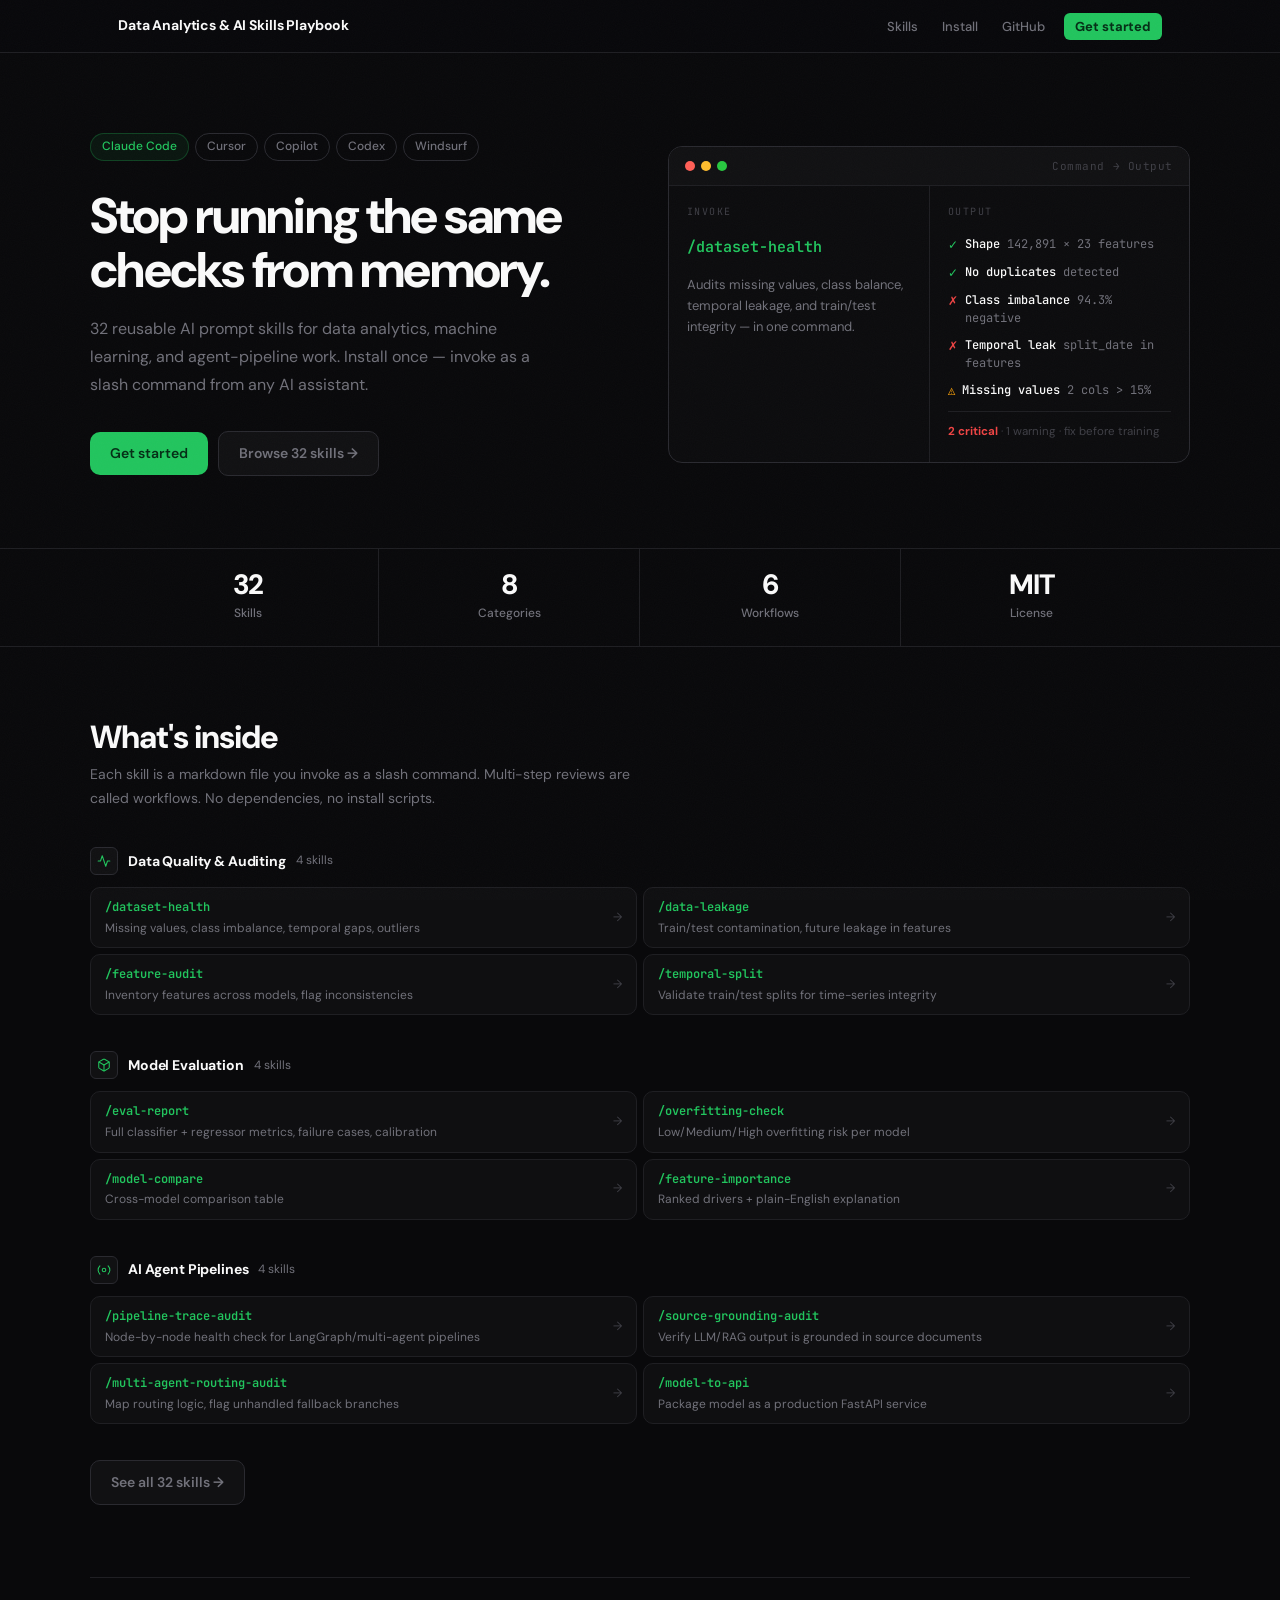
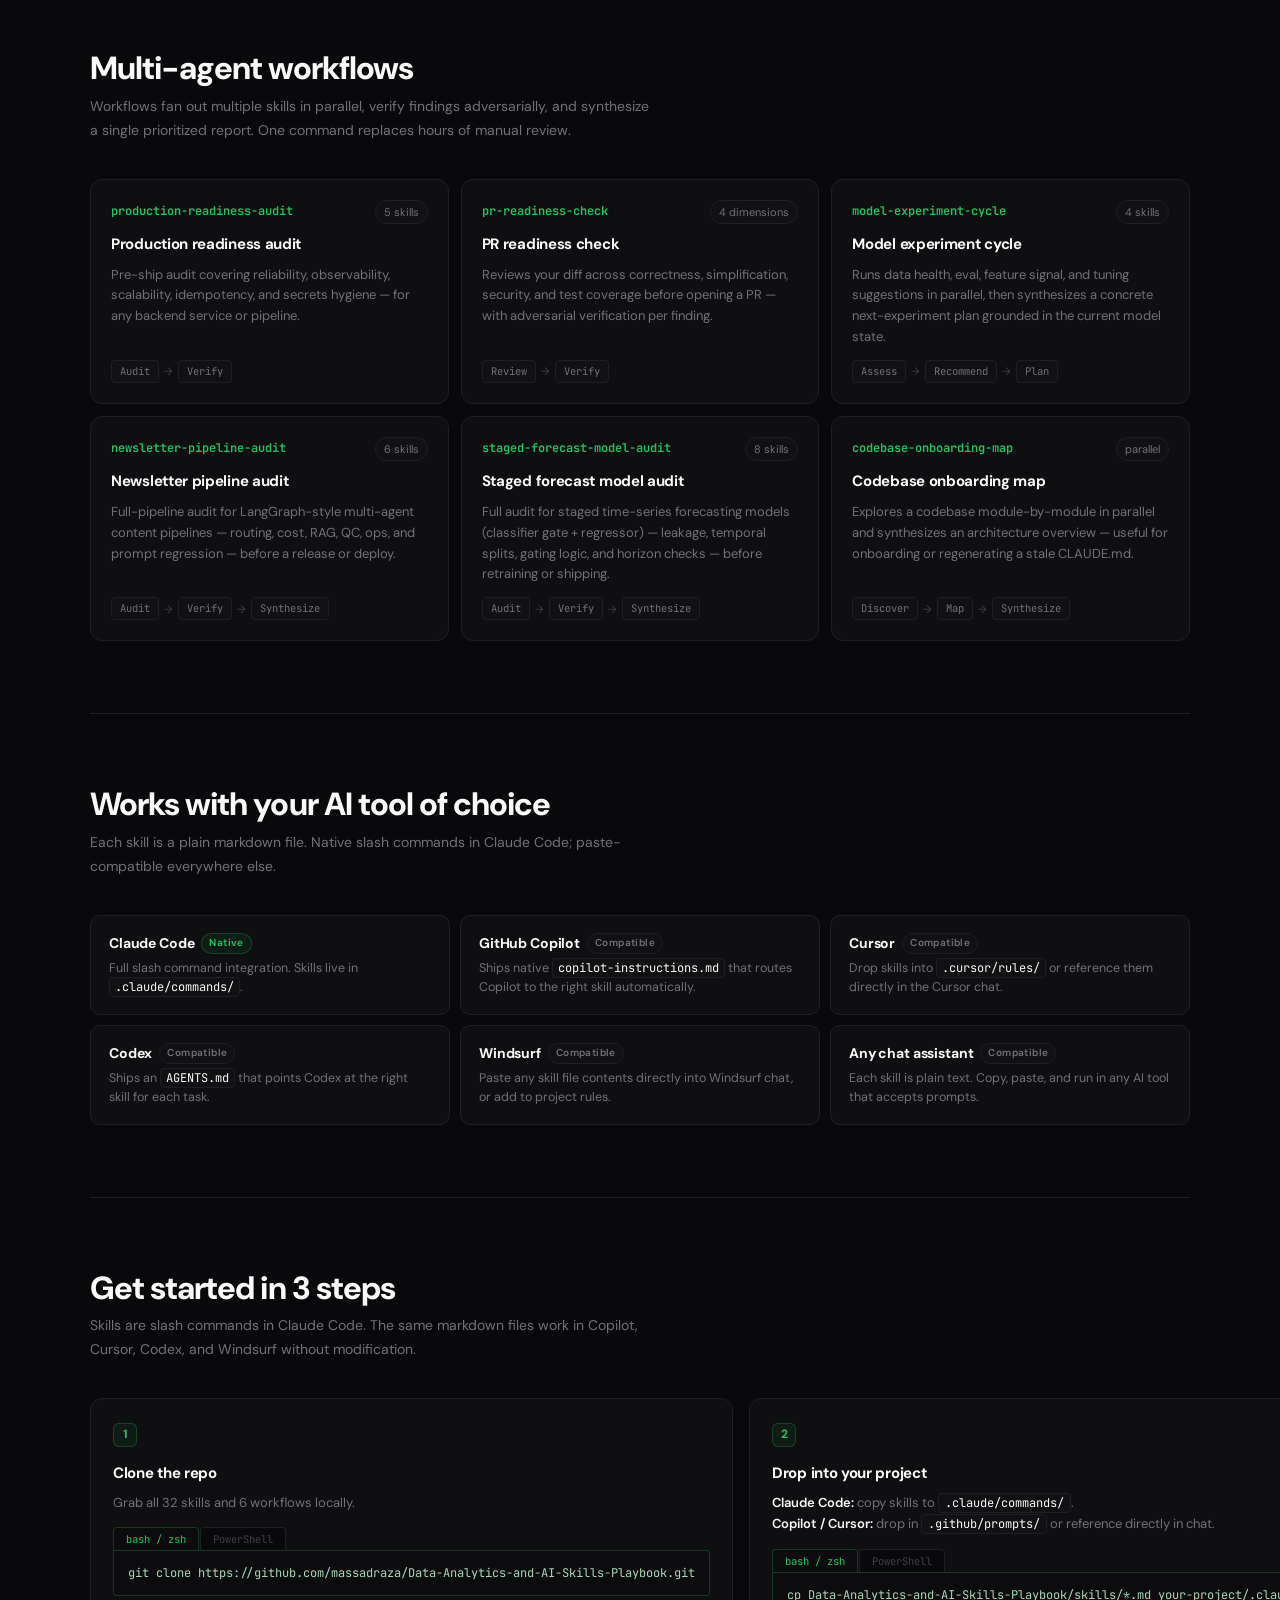
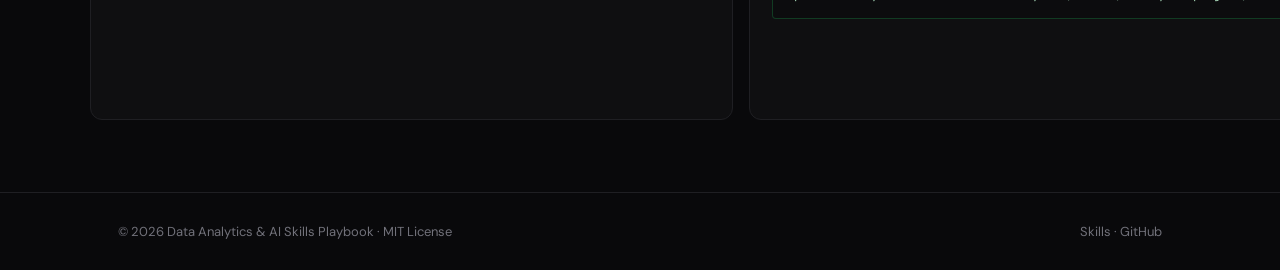
==== commit 62fc8659: "Add workflows section to landing page" ====
--- a/index.html
+++ b/index.html
@@ -257,6 +257,110 @@
   </div>
 </section>
 
+<!-- ── Workflows ── -->
+<section class="section container" aria-labelledby="workflows-heading" style="border-top: 1px solid var(--border);">
+  <h2 id="workflows-heading">Multi-agent workflows</h2>
+  <p class="section-sub">
+    Workflows fan out multiple skills in parallel, verify findings adversarially,
+    and synthesize a single prioritized report. One command replaces hours of manual review.
+  </p>
+  <div class="workflow-grid">
+
+    <div class="workflow-card">
+      <div class="workflow-head">
+        <span class="workflow-cmd">production-readiness-audit</span>
+        <span class="workflow-tag">5 skills</span>
+      </div>
+      <h3>Production readiness audit</h3>
+      <p>Pre-ship audit covering reliability, observability, scalability, idempotency, and secrets hygiene — for any backend service or pipeline.</p>
+      <div class="workflow-phases">
+        <span class="phase-pill">Audit</span>
+        <span class="phase-arrow">→</span>
+        <span class="phase-pill">Verify</span>
+      </div>
+    </div>
+
+    <div class="workflow-card">
+      <div class="workflow-head">
+        <span class="workflow-cmd">pr-readiness-check</span>
+        <span class="workflow-tag">4 dimensions</span>
+      </div>
+      <h3>PR readiness check</h3>
+      <p>Reviews your diff across correctness, simplification, security, and test coverage before opening a PR — with adversarial verification per finding.</p>
+      <div class="workflow-phases">
+        <span class="phase-pill">Review</span>
+        <span class="phase-arrow">→</span>
+        <span class="phase-pill">Verify</span>
+      </div>
+    </div>
+
+    <div class="workflow-card">
+      <div class="workflow-head">
+        <span class="workflow-cmd">model-experiment-cycle</span>
+        <span class="workflow-tag">4 skills</span>
+      </div>
+      <h3>Model experiment cycle</h3>
+      <p>Runs data health, eval, feature signal, and tuning suggestions in parallel, then synthesizes a concrete next-experiment plan grounded in the current model state.</p>
+      <div class="workflow-phases">
+        <span class="phase-pill">Assess</span>
+        <span class="phase-arrow">→</span>
+        <span class="phase-pill">Recommend</span>
+        <span class="phase-arrow">→</span>
+        <span class="phase-pill">Plan</span>
+      </div>
+    </div>
+
+    <div class="workflow-card">
+      <div class="workflow-head">
+        <span class="workflow-cmd">newsletter-pipeline-audit</span>
+        <span class="workflow-tag">6 skills</span>
+      </div>
+      <h3>Newsletter pipeline audit</h3>
+      <p>Full-pipeline audit for LangGraph-style multi-agent content pipelines — routing, cost, RAG, QC, ops, and prompt regression — before a release or deploy.</p>
+      <div class="workflow-phases">
+        <span class="phase-pill">Audit</span>
+        <span class="phase-arrow">→</span>
+        <span class="phase-pill">Verify</span>
+        <span class="phase-arrow">→</span>
+        <span class="phase-pill">Synthesize</span>
+      </div>
+    </div>
+
+    <div class="workflow-card">
+      <div class="workflow-head">
+        <span class="workflow-cmd">staged-forecast-model-audit</span>
+        <span class="workflow-tag">8 skills</span>
+      </div>
+      <h3>Staged forecast model audit</h3>
+      <p>Full audit for staged time-series forecasting models (classifier gate + regressor) — leakage, temporal splits, gating logic, and horizon checks — before retraining or shipping.</p>
+      <div class="workflow-phases">
+        <span class="phase-pill">Audit</span>
+        <span class="phase-arrow">→</span>
+        <span class="phase-pill">Verify</span>
+        <span class="phase-arrow">→</span>
+        <span class="phase-pill">Synthesize</span>
+      </div>
+    </div>
+
+    <div class="workflow-card">
+      <div class="workflow-head">
+        <span class="workflow-cmd">codebase-onboarding-map</span>
+        <span class="workflow-tag">parallel</span>
+      </div>
+      <h3>Codebase onboarding map</h3>
+      <p>Explores a codebase module-by-module in parallel and synthesizes an architecture overview — useful for onboarding or regenerating a stale CLAUDE.md.</p>
+      <div class="workflow-phases">
+        <span class="phase-pill">Discover</span>
+        <span class="phase-arrow">→</span>
+        <span class="phase-pill">Map</span>
+        <span class="phase-arrow">→</span>
+        <span class="phase-pill">Synthesize</span>
+      </div>
+    </div>
+
+  </div>
+</section>
+
 <!-- ── Tool compatibility ── -->
 <section class="section container" aria-labelledby="tools-heading" style="border-top: 1px solid var(--border);">
   <h2 id="tools-heading">Works with your AI tool of choice</h2>
--- a/assets/styles.css
+++ b/assets/styles.css
@@ -40,18 +40,16 @@
 }
 
 /* grain texture */
-body::before {
+body::after {
   content: '';
   position: fixed;
   inset: 0;
   pointer-events: none;
-  z-index: 0;
+  z-index: 9999;
   opacity: 0.025;
   background-image: url("data:image/svg+xml,%3Csvg viewBox='0 0 200 200' xmlns='http://www.w3.org/2000/svg'%3E%3Cfilter id='n'%3E%3CfeTurbulence type='fractalNoise' baseFrequency='0.85' numOctaves='4' stitchTiles='stitch'/%3E%3C/filter%3E%3Crect width='100%25' height='100%25' filter='url(%23n)'/%3E%3C/svg%3E");
   background-size: 180px;
 }
-
-* { position: relative; z-index: 1; }
 
 a { color: var(--green); text-decoration: none; }
 a:hover { text-decoration: underline; }
@@ -411,6 +409,87 @@
 .skill-desc { font-size: 12px; color: var(--dim); margin-top: 2px; line-height: 1.45; }
 .skill-arrow { color: var(--dim-2); font-size: 12px; flex-shrink: 0; }
 
+/* ── Workflow cards ── */
+.workflow-grid {
+  display: grid;
+  grid-template-columns: repeat(3, 1fr);
+  gap: 12px;
+}
+@media (max-width: 900px) { .workflow-grid { grid-template-columns: repeat(2, 1fr); } }
+@media (max-width: 560px) { .workflow-grid { grid-template-columns: 1fr; } }
+
+.workflow-card {
+  background: var(--bg-card);
+  border: 1px solid var(--border);
+  border-radius: 12px;
+  padding: 20px;
+  display: flex;
+  flex-direction: column;
+  gap: 8px;
+  transition: border-color .12s;
+}
+.workflow-card:hover { border-color: var(--border-2); }
+
+.workflow-head {
+  display: flex;
+  align-items: center;
+  justify-content: space-between;
+  gap: 8px;
+}
+.workflow-cmd {
+  font-family: var(--mono);
+  font-size: 12px;
+  color: var(--green);
+  font-weight: 600;
+  min-width: 0;
+  overflow: hidden;
+  text-overflow: ellipsis;
+  white-space: nowrap;
+}
+.workflow-tag {
+  font-size: 11px;
+  color: var(--dim);
+  background: var(--bg-2);
+  border: 1px solid var(--border);
+  border-radius: 999px;
+  padding: 2px 8px;
+  white-space: nowrap;
+  flex-shrink: 0;
+}
+.workflow-card h3 {
+  font-size: 15px;
+  font-weight: 700;
+  letter-spacing: -0.02em;
+  margin: 0;
+}
+.workflow-card p {
+  font-size: 13px;
+  color: var(--dim);
+  line-height: 1.6;
+  margin: 0;
+  flex-grow: 1;
+}
+.workflow-phases {
+  display: flex;
+  align-items: center;
+  gap: 5px;
+  margin-top: 4px;
+  flex-wrap: wrap;
+}
+.phase-pill {
+  font-family: var(--mono);
+  font-size: 10.5px;
+  color: var(--dim);
+  background: var(--bg-2);
+  border: 1px solid var(--border);
+  border-radius: 4px;
+  padding: 2px 8px;
+}
+.phase-arrow {
+  font-size: 11px;
+  color: var(--dim-2);
+}
+
 /* ── Tool grid ── */
 .tool-grid {
   display: grid;
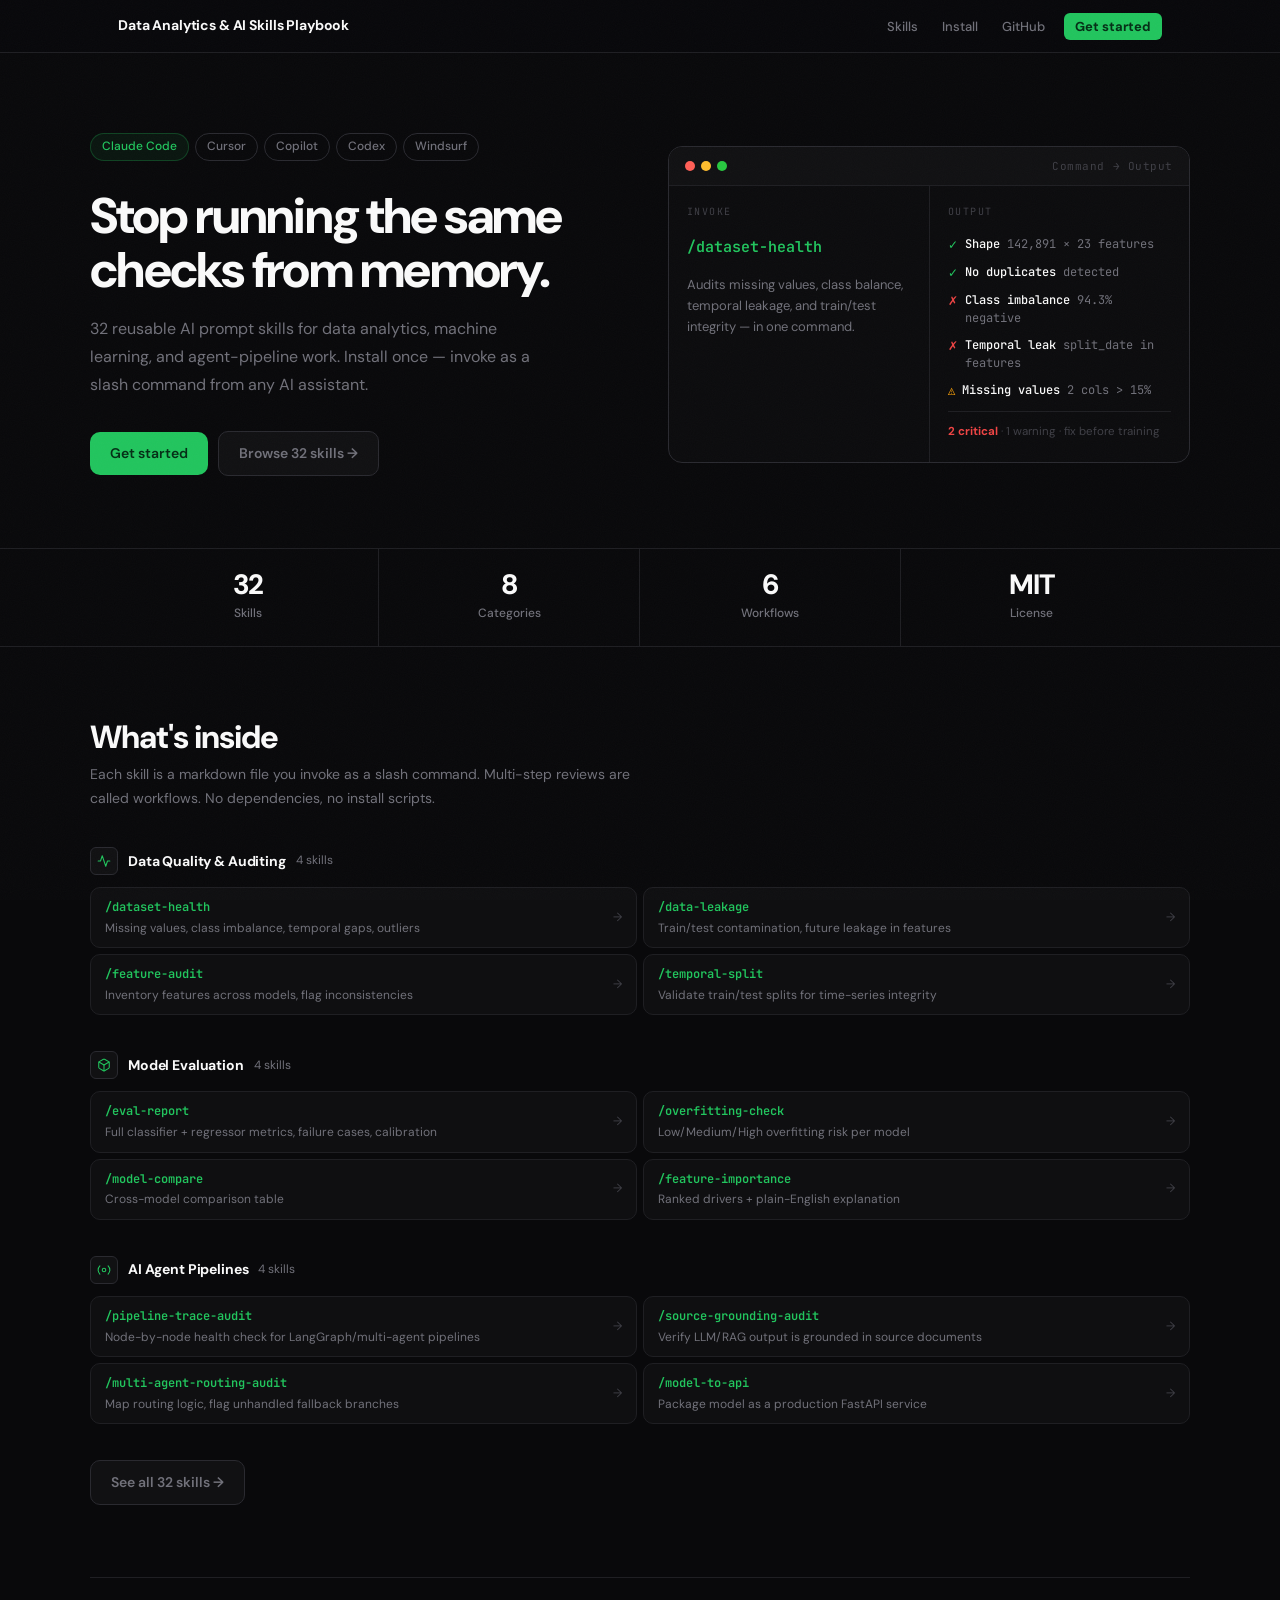
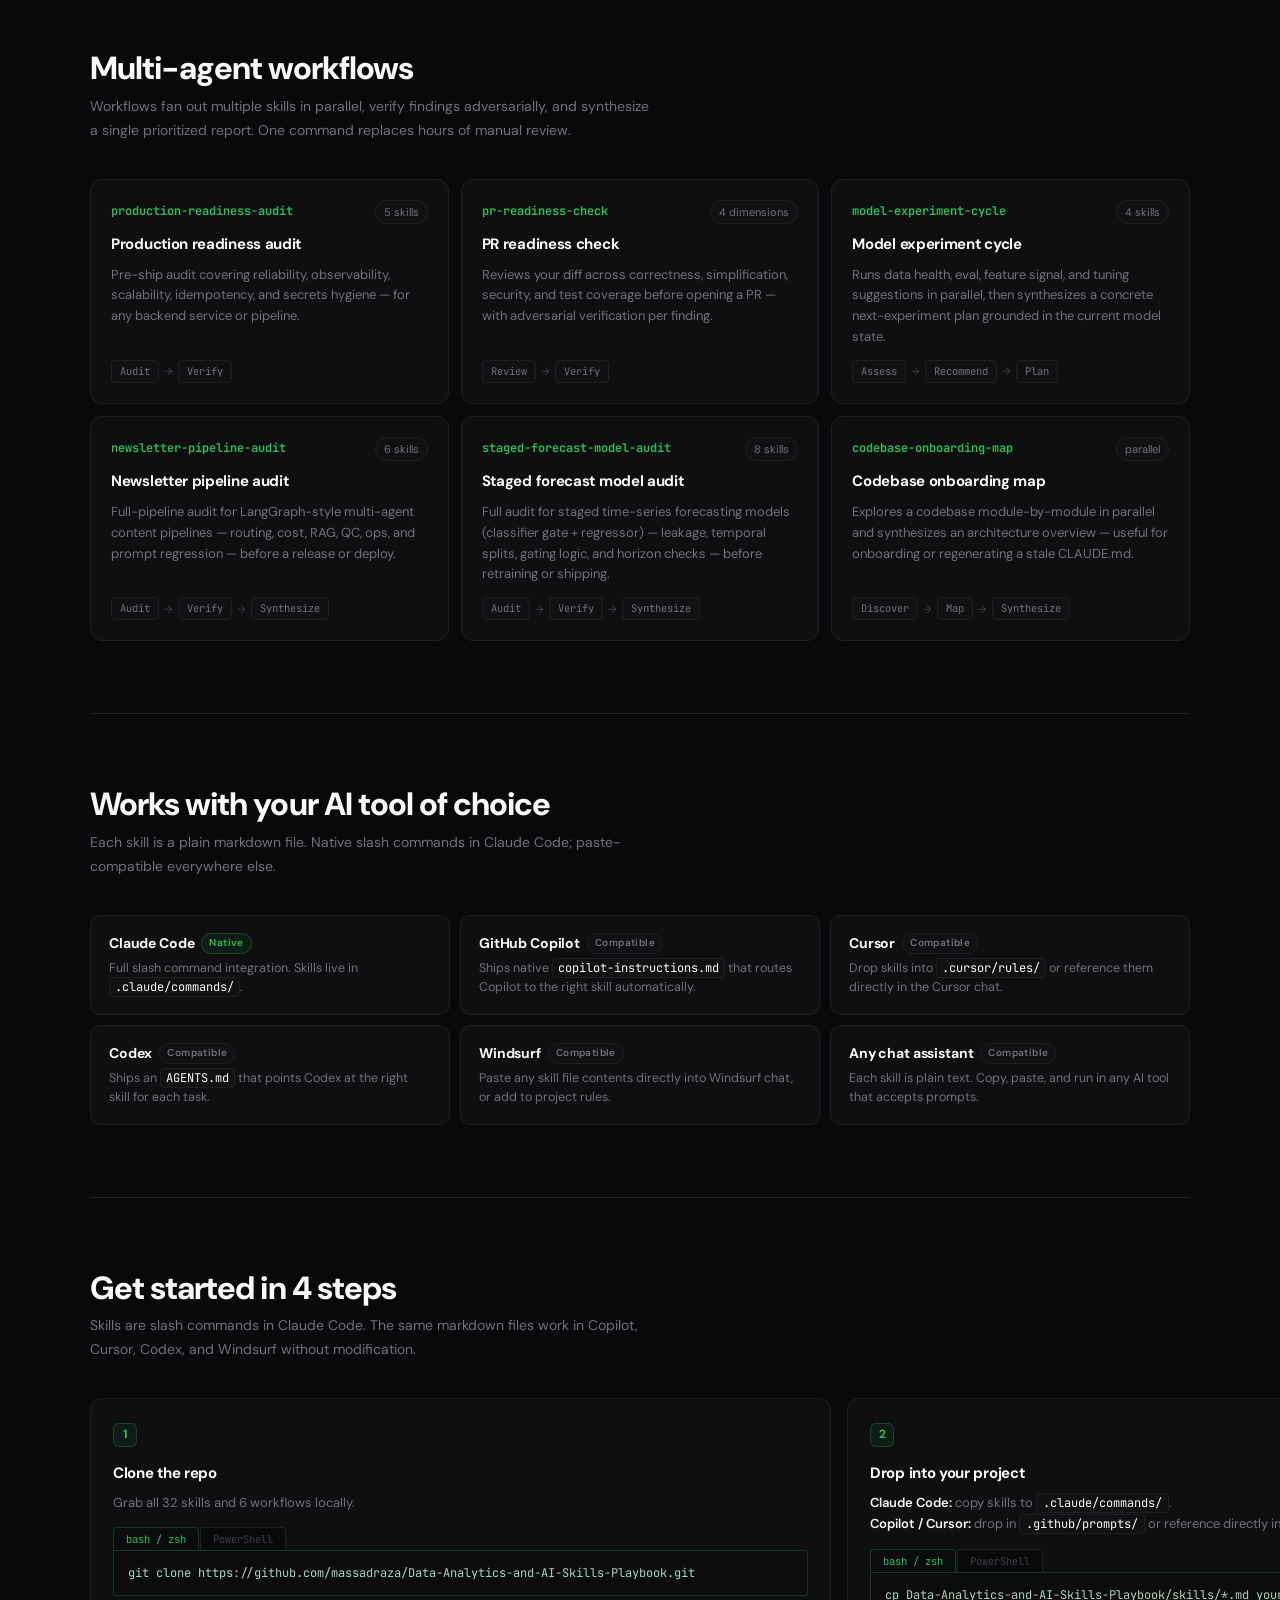
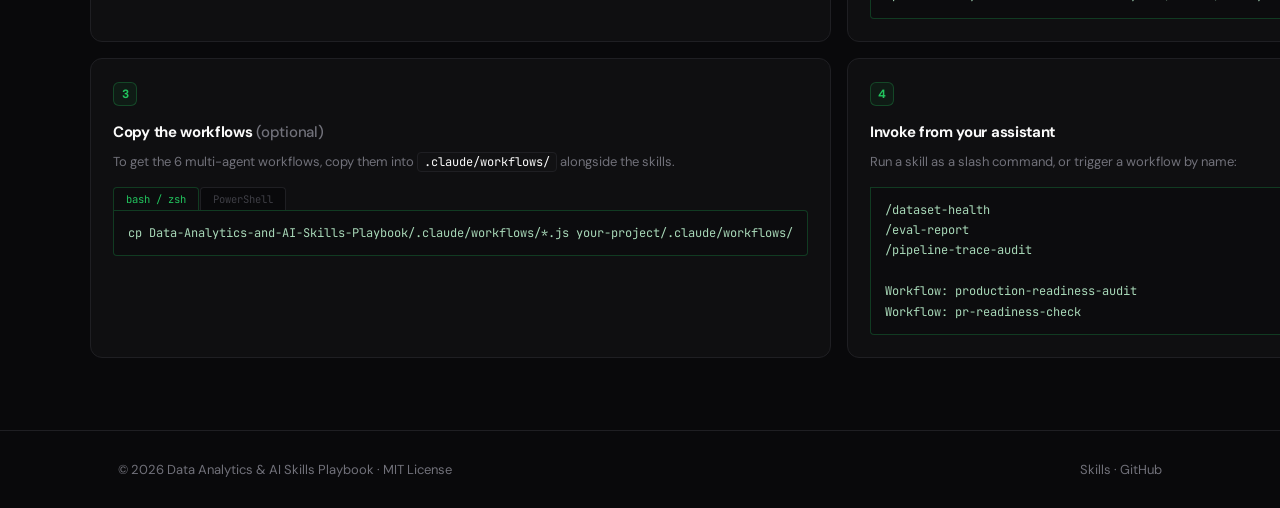
==== commit 4b0a737f: "Expand install to 4 steps, add workflow copy command" ====
--- a/index.html
+++ b/index.html
@@ -416,13 +416,13 @@
 
 <!-- ── Install ── -->
 <section class="section container" id="install" aria-labelledby="install-heading" style="border-top: 1px solid var(--border);">
-  <h2 id="install-heading">Get started in 3 steps</h2>
+  <h2 id="install-heading">Get started in 4 steps</h2>
   <p class="section-sub">
     Skills are slash commands in Claude Code. The same markdown files work
     in Copilot, Cursor, Codex, and Windsurf without modification.
   </p>
 
-  <div class="steps-grid">
+  <div class="steps-grid" style="grid-template-columns: repeat(2, 1fr);">
     <div class="step-card">
       <div class="step-num" aria-hidden="true">1</div>
       <h3>Clone the repo</h3>
@@ -452,8 +452,20 @@
 
     <div class="step-card">
       <div class="step-num" aria-hidden="true">3</div>
+      <h3>Copy the workflows <span style="color:var(--dim);font-weight:500;">(optional)</span></h3>
+      <p>To get the 6 multi-agent workflows, copy them into <code>.claude/workflows/</code> alongside the skills.</p>
+      <div class="os-tabs" role="tablist" aria-label="Shell">
+        <button class="os-tab active" role="tab" aria-selected="true"  data-tab="bash-3">bash / zsh</button>
+        <button class="os-tab"        role="tab" aria-selected="false" data-tab="ps-3">PowerShell</button>
+      </div>
+      <pre class="code" id="bash-3" role="tabpanel">cp Data-Analytics-and-AI-Skills-Playbook/.claude/workflows/*.js your-project/.claude/workflows/</pre>
+      <pre class="code" id="ps-3"   role="tabpanel" hidden>Copy-Item Data-Analytics-and-AI-Skills-Playbook\.claude\workflows\*.js your-project\.claude\workflows\</pre>
+    </div>
+
+    <div class="step-card">
+      <div class="step-num" aria-hidden="true">4</div>
       <h3>Invoke from your assistant</h3>
-      <p>Run a skill as a slash command, or paste the file into any AI chat.</p>
+      <p>Run a skill as a slash command, or trigger a workflow by name:</p>
       <pre class="code">/dataset-health
 /eval-report
 /pipeline-trace-audit
--- a/assets/styles.css
+++ b/assets/styles.css
@@ -530,10 +530,10 @@
 /* ── Install steps ── */
 .steps-grid {
   display: grid;
-  grid-template-columns: repeat(3, 1fr);
+  grid-template-columns: repeat(2, 1fr);
   gap: 16px;
 }
-@media (max-width: 860px) { .steps-grid { grid-template-columns: 1fr; } }
+@media (max-width: 640px) { .steps-grid { grid-template-columns: 1fr; } }
 
 .step-card {
   background: var(--bg-card);
